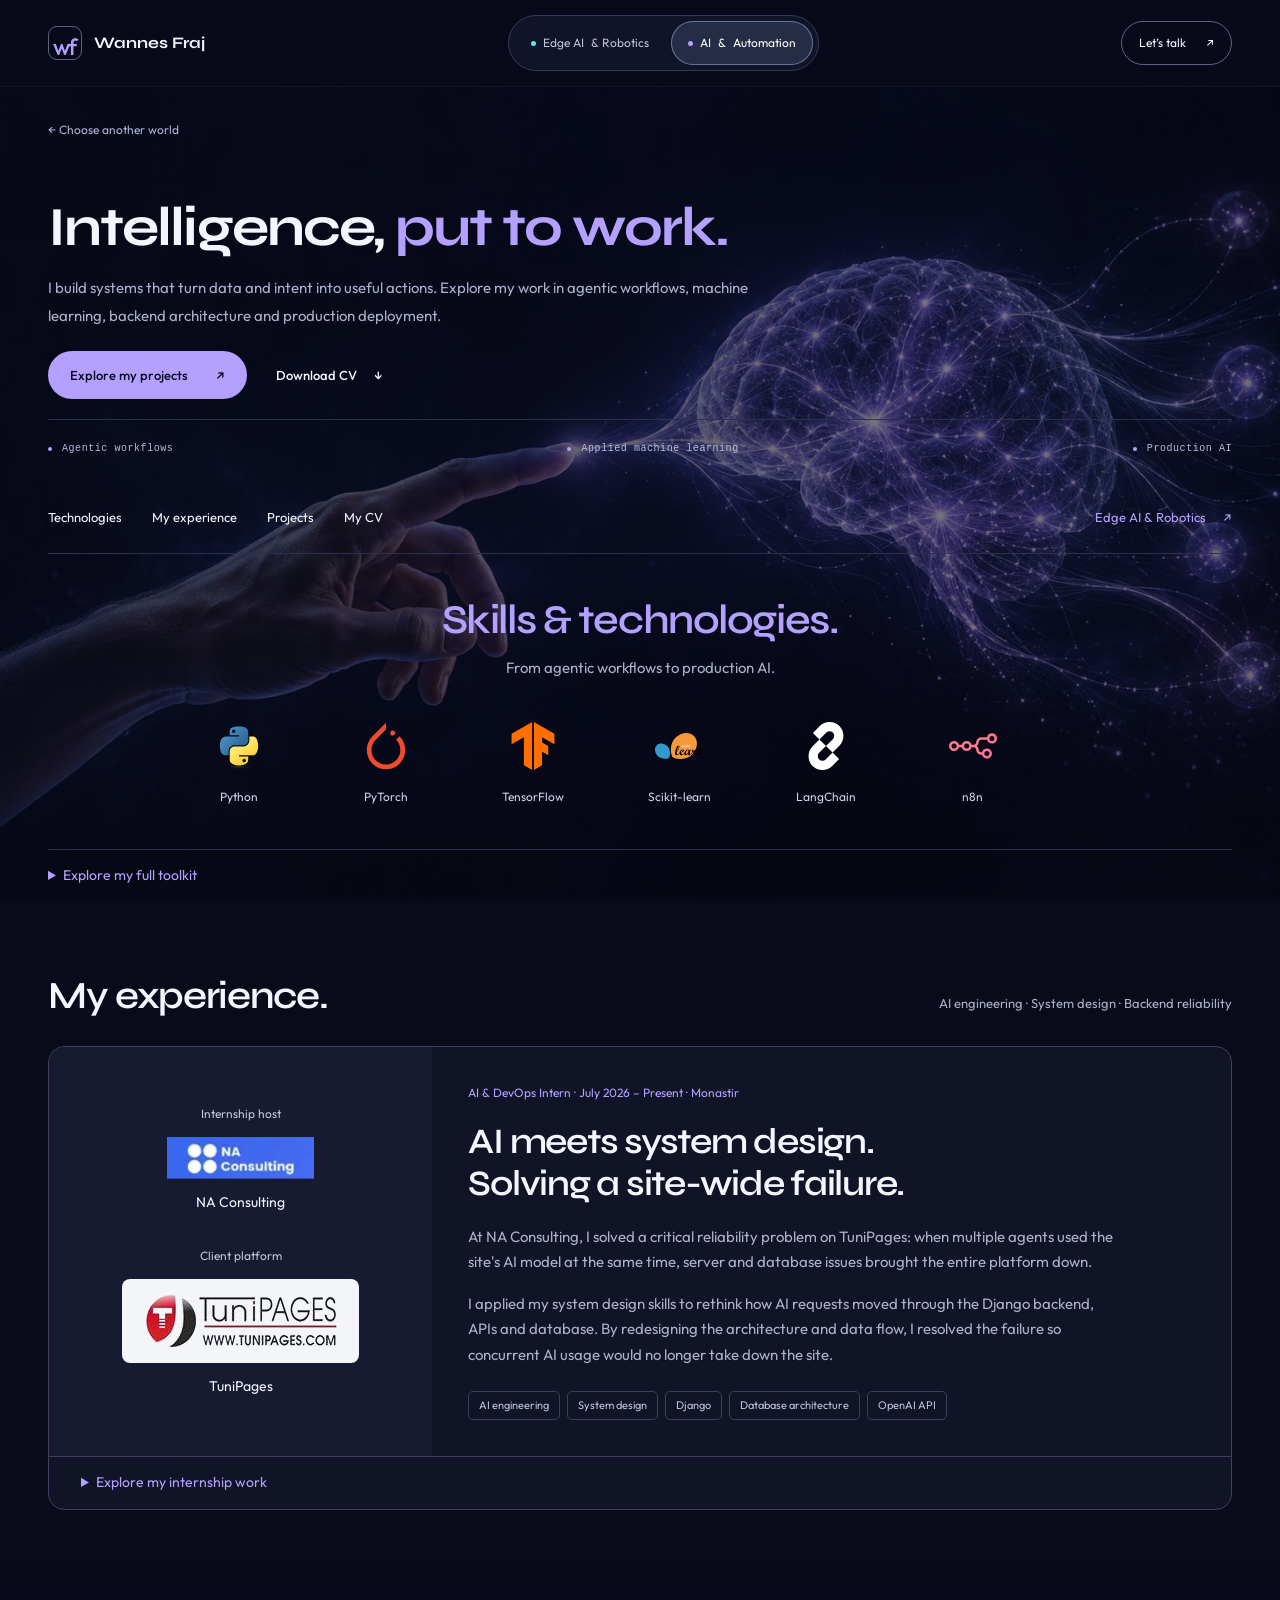
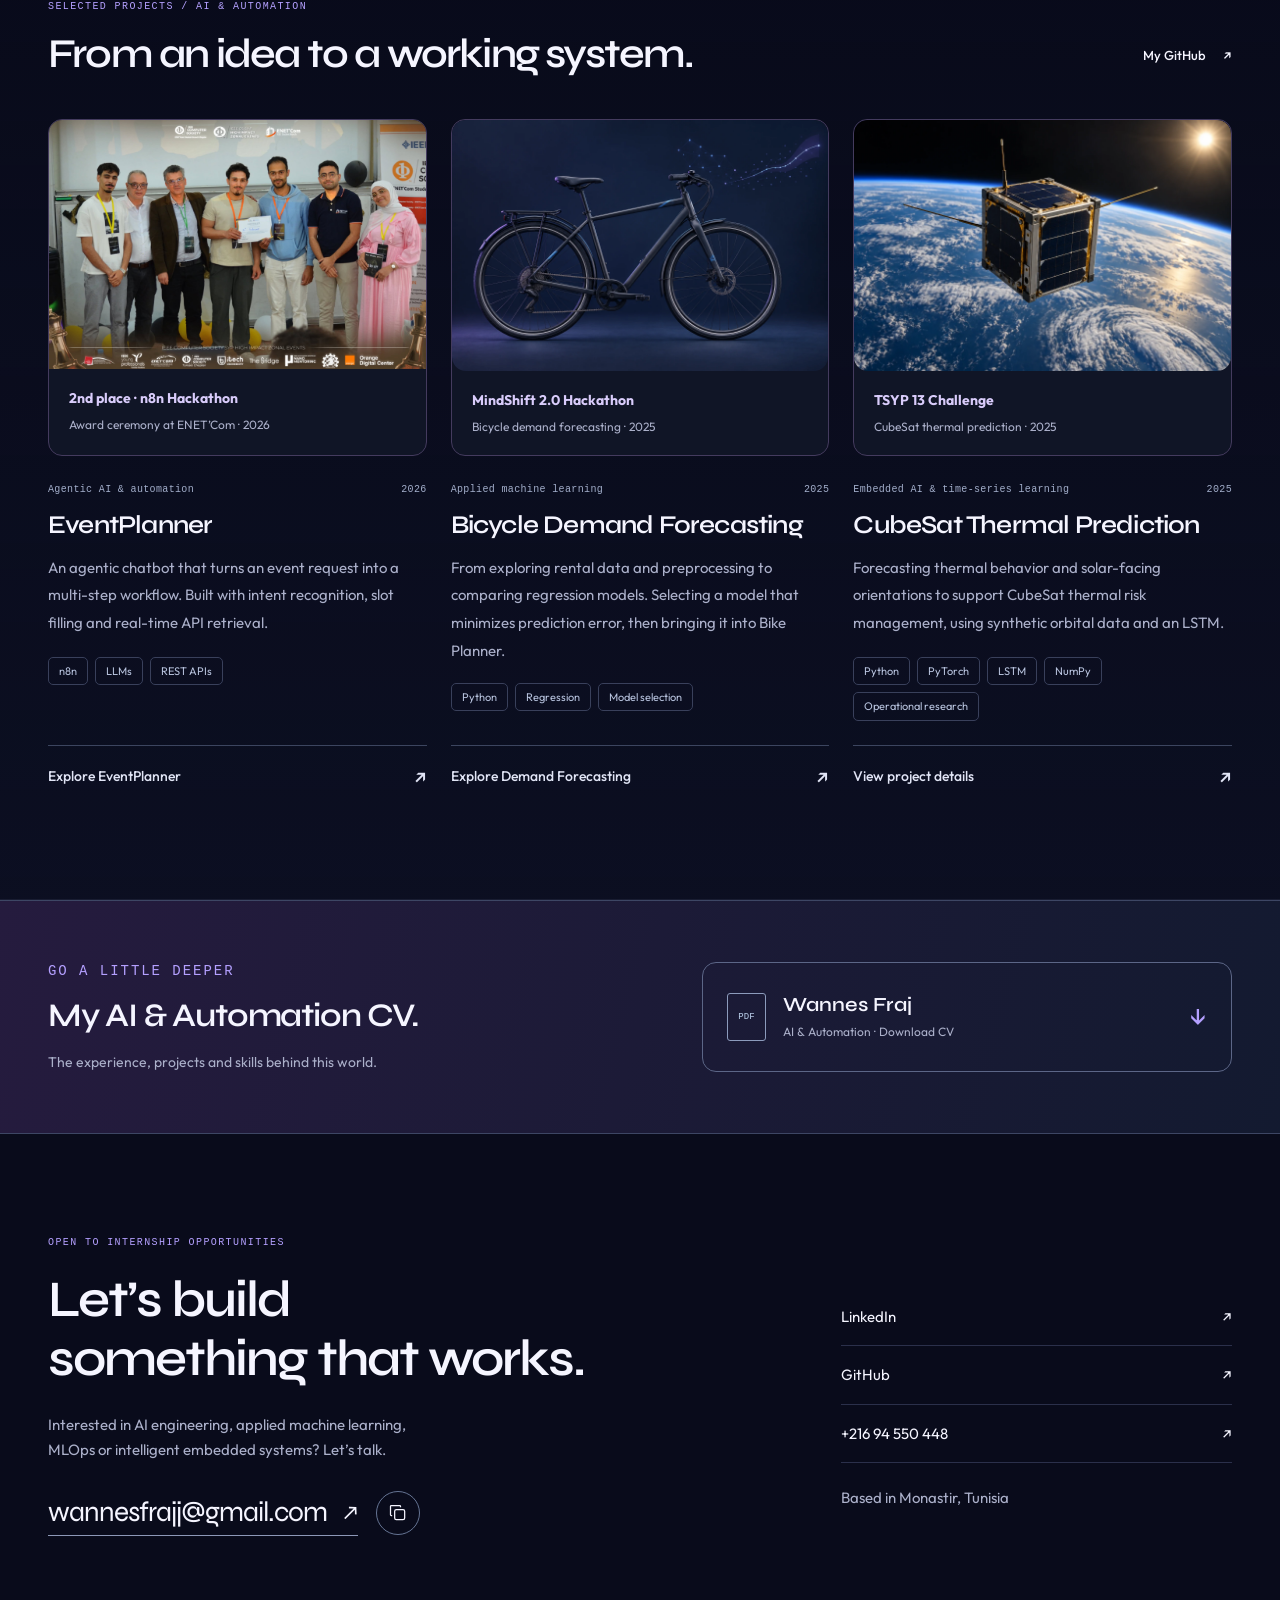
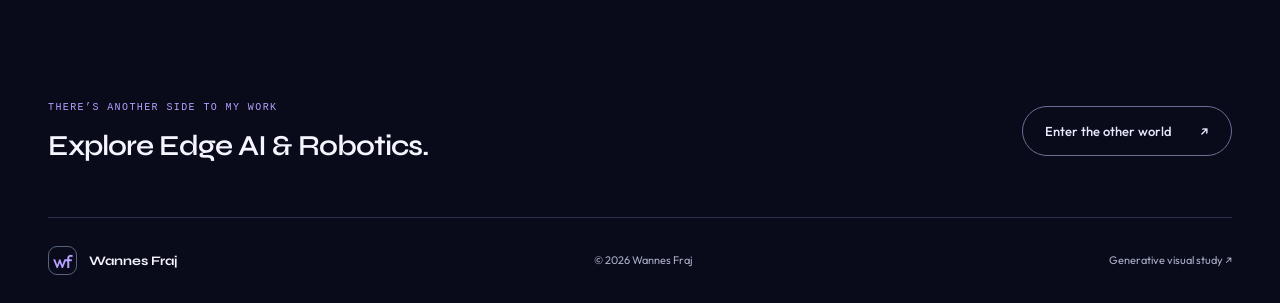
==== ai-automation.html @ 36e42c7e "Update portfolio pages, visuals, and project case studies" ====
<!doctype html>
<html lang="en">
  <head>
    <meta charset="utf-8" />
    <meta name="viewport" content="width=device-width, initial-scale=1" />
    <meta name="theme-color" content="#090b1b" />
    <meta
      name="description"
      content="I build systems that turn data and intent into useful actions. Explore my work in agentic workflows, machine learning, backend architecture and production deployment."
    />
    <title>Wannes Fraj — AI & Automation</title>
    <link rel="icon" href="assets/favicon.svg" type="image/svg+xml" />
    <link rel="preconnect" href="https://fonts.googleapis.com" />
    <link rel="preconnect" href="https://fonts.gstatic.com" crossorigin />
    <link
      href="https://fonts.googleapis.com/css2?family=Outfit:wght@400;500;600&family=Syne:wght@400;500;600;700;800&display=swap"
      rel="stylesheet"
    />
    <link rel="stylesheet" href="style.css" />
    <link rel="stylesheet" href="automation.css" />
    <link rel="stylesheet" href="background-motion.css" />
    <script src="background-motion.js" defer></script>
    <script src="script.js" defer></script>
    <script src="automation.js" defer></script>
  </head>
  <body class="world-automation with-wallpaper">
    <div class="page-wallpaper" aria-hidden="true" data-entry-motion="neural">
      <img src="assets/ai-human-neural.webp" alt="" width="1536" height="1024" fetchpriority="high" />
    </div>
    <a class="skip-link" href="#main">Skip to content</a>
    <header class="site-header">
      <nav class="container nav" aria-label="Main navigation">
        <a
          class="wordmark"
          href="index.html"
          aria-label="Wannes Fraj — choose a world"
          ><span class="monogram" aria-hidden="true">wf</span
          ><span>Wannes Fraj</span></a
        >
        <div class="world-tabs" role="group" aria-label="Portfolio worlds">
          <a href="edge-ai.html"
            ><span class="tab-dot edge-dot" aria-hidden="true"></span>Edge AI
            <span class="tab-extra">&amp; Robotics</span></a
          ><a href="ai-automation.html" aria-current="page"
            ><span class="tab-dot ai-dot" aria-hidden="true"></span>AI
            <span class="tab-extra">&amp;</span> Automation</a
          >
        </div>
        <a class="nav-contact" href="#contact"
          >Let’s talk <span aria-hidden="true">↗</span></a
        >
      </nav>
    </header>
    <main id="main">
      <section class="world-hero container automation-intro" aria-labelledby="world-title">
        <div class="world-hero-copy">
          <a class="back-link" href="index.html">← Choose another world</a>
          <h1 id="world-title">Intelligence,<br /><span>put to work.</span></h1>
          <p class="world-description">
            I build systems that turn data and intent into useful actions.
            Explore my work in agentic workflows, machine learning, backend
            architecture and production deployment.
          </p>
          <div class="actions">
            <a class="button primary" href="#projects"
              >Explore my projects <span aria-hidden="true">↗</span></a
            ><a
              class="text-link"
              href="cv%20IA.pdf"
              download="Wannes-Fraj-AI-MLOps-CV.pdf"
              >Download CV <span aria-hidden="true">↓</span></a
            >
          </div>
        </div>
        <div class="world-focus">
          <span>Agentic workflows</span><span>Applied machine learning</span
          ><span>Production AI</span>
        </div>
      </section>
      <nav class="world-subnav container" aria-label="In this world">
        <a href="#skills">Technologies</a><a href="#experience">My experience</a
        ><a href="#projects">Projects</a><a href="#cv">My CV</a
        ><a href="edge-ai.html" class="other-world"
          >Edge AI & Robotics <span aria-hidden="true">↗</span></a
        >
      </nav>
      <section class="ai-stack container" id="skills" aria-labelledby="skills-title">
        <div class="ai-stack-heading">
          <h2 id="skills-title">Skills &amp; technologies.</h2>
          <p>From agentic workflows to production AI.</p>
        </div>
        <div class="ai-technology-rail" id="ai-technologies" role="region" aria-label="AI technologies, drag or use arrow keys to explore; press Space to pause or resume scrolling" tabindex="0">
          <ul class="ai-technology-list">
            <li><span class="ai-tech-icon icon-python"><img src="assets/tech/python.svg" alt="" width="48" height="48" loading="lazy" /></span><span>Python</span></li>
            <li><span class="ai-tech-icon icon-pytorch"><img src="assets/tech/pytorch.svg" alt="" width="48" height="48" loading="lazy" /></span><span>PyTorch</span></li>
            <li><span class="ai-tech-icon icon-tensorflow"><img src="assets/tech/tensorflow.svg" alt="" width="48" height="48" loading="lazy" /></span><span>TensorFlow</span></li>
            <li><span class="ai-tech-icon icon-scikitlearn"><img src="assets/tech/scikitlearn.svg" alt="" width="48" height="48" loading="lazy" /></span><span>Scikit-learn</span></li>
            <li><span class="ai-tech-icon icon-langchain"><img src="assets/tech/langchain.svg" alt="" width="48" height="48" loading="lazy" /></span><span>LangChain</span></li>
            <li><span class="ai-tech-icon icon-n8n"><img src="assets/tech/n8n.svg" alt="" width="48" height="48" loading="lazy" /></span><span>n8n</span></li>
            <li><span class="ai-tech-icon icon-ollama"><img src="assets/tech/ollama.svg" alt="" width="48" height="48" loading="lazy" /></span><span>Ollama</span></li>
            <li><span class="ai-tech-icon icon-django"><img src="assets/tech/django.svg" alt="" width="48" height="48" loading="lazy" /></span><span>Django</span></li>
            <li><span class="ai-tech-icon icon-fastapi"><img src="assets/tech/fastapi.svg" alt="" width="48" height="48" loading="lazy" /></span><span>FastAPI</span></li>
            <li><span class="ai-tech-icon icon-docker"><img src="assets/tech/docker.svg" alt="" width="48" height="48" loading="lazy" /></span><span>Docker</span></li>
            <li><span class="ai-tech-icon icon-kubernetes"><img src="assets/tech/kubernetes.svg" alt="" width="48" height="48" loading="lazy" /></span><span>Kubernetes</span></li>
            <li><span class="ai-tech-icon icon-gitlab"><img src="assets/tech/gitlab.svg" alt="" width="48" height="48" loading="lazy" /></span><span>GitLab CI/CD</span></li>
            <li><span class="ai-tech-icon icon-linux"><img src="assets/tech/linux.svg" alt="" width="48" height="48" loading="lazy" /></span><span>Linux</span></li>
            <li><span class="ai-tech-icon icon-apachekafka"><img src="assets/tech/apachekafka.svg" alt="" width="48" height="48" loading="lazy" /></span><span>Apache Kafka</span></li>
            <li><span class="ai-tech-icon icon-numpy"><img src="assets/tech/numpy.svg" alt="" width="48" height="48" loading="lazy" /></span><span>NumPy</span></li>
            <li><span class="ai-tech-icon icon-pandas"><img src="assets/tech/pandas.svg" alt="" width="48" height="48" loading="lazy" /></span><span>Pandas</span></li>
            <li><span class="ai-tech-icon icon-git"><img src="assets/tech/git.svg" alt="" width="48" height="48" loading="lazy" /></span><span>Git</span></li>
            <li><span class="ai-tech-icon icon-jupyter"><img src="assets/tech/jupyter.svg" alt="" width="48" height="48" loading="lazy" /></span><span>Jupyter</span></li>
          </ul>
        </div>
        <details class="ai-toolkit-details">
          <summary>Explore my full toolkit</summary>
          <div class="ai-toolkit-groups">
            <div><h3>LLMs &amp; agents</h3><p>LangChain · RAG · Ollama · n8n · vLLM</p></div>
            <div><h3>AI &amp; machine learning</h3><p>PyTorch · TensorFlow · Scikit-learn · Deep Learning · Computer Vision · NLP · XGBoost</p></div>
            <div><h3>Backend &amp; MLOps</h3><p>Django · FastAPI · Docker · Kubernetes · GitLab CI/CD · Git · Linux · Apache Kafka</p></div>
            <div><h3>Data &amp; tools</h3><p>NumPy · Pandas · Matplotlib · Jupyter · Feature Engineering</p></div>
            <div><h3>Languages</h3><p>Python · C · Java · JavaScript · MATLAB</p></div>
          </div>
        </details>
      </section>
      <section class="ai-internship container" id="experience" aria-labelledby="experience-title">
        <div class="ai-internship-heading">
          <h2 id="experience-title">My experience.</h2>
          <p>AI engineering · System design · Backend reliability</p>
        </div>
        <article class="ai-internship-feature" aria-labelledby="internship-title">
          <div class="internship-organizations">
            <div class="organization">
              <span>Internship host</span>
              <img class="na-logo" src="assets/automation/na-consulting-logo.png" alt="NA Consulting" width="147" height="42" loading="lazy" />
              <p>NA Consulting</p>
            </div>
            <div class="organization">
              <span>Client platform</span>
              <div class="tunipages-mark"><img class="tunipages-logo" src="assets/automation/tunipages-logo.png" alt="TuniPages" width="474" height="266" loading="lazy" /></div>
              <p>TuniPages</p>
            </div>
          </div>
          <div class="ai-internship-copy">
            <p class="internship-role">AI &amp; DevOps Intern · July 2026 – Present · Monastir</p>
            <h3 id="internship-title">AI meets system design.<br />Solving a site-wide failure.</h3>
            <p>At NA Consulting, I solved a critical reliability problem on TuniPages: when multiple agents used the site's AI model at the same time, server and database issues brought the entire platform down.</p>
            <p>I applied my system design skills to rethink how AI requests moved through the Django backend, APIs and database. By redesigning the architecture and data flow, I resolved the failure so concurrent AI usage would no longer take down the site.</p>
            <div class="tags"><span>AI engineering</span><span>System design</span><span>Django</span><span>Database architecture</span><span>OpenAI API</span></div>
          </div>
          <details class="ai-internship-details">
            <summary>Explore my internship work</summary>
            <div class="internship-work-grid">
              <div><h4>A platform-wide outage</h4><p>Simultaneous access to the AI model by multiple agents triggered server and database failures, making the whole site unavailable.</p></div>
              <div><h4>System design in practice</h4><p>Reworked the Django backend architecture, API layer and database interactions to resolve the failure caused by concurrent AI requests.</p></div>
              <div><h4>From AI to production</h4><p>Repaired the OpenAI integration and carried the architecture changes through containerization and deployment with Docker, Kubernetes and GitLab CI/CD.</p></div>
            </div>
          </details>
        </article>
      </section>
      <section
        class="projects-section"
        id="projects"
        aria-labelledby="projects-title"
      >
        <div class="container section">
          <div class="section-heading">
            <div>
              <p class="eyebrow">SELECTED PROJECTS / AI & Automation</p>
              <h2 id="projects-title">From an idea to a working system.</h2>
            </div>
            <a
              class="text-link"
              href="https://github.com/wannes243"
              target="_blank"
              rel="noopener noreferrer"
              >My GitHub <span aria-hidden="true">↗</span></a
            >
          </div>
          <div class="project-grid">
            <article class="project" id="proj-eventplanner">
              <figure class="hackathon-evidence">
                <div class="hackathon-photos">
                  <a href="project-eventplanner.html" aria-label="Explore EventPlanner, n8n hackathon project">
                    <img src="assets/automation/n8n-award.jpg" alt="Group photo at the n8n hackathon certificate presentation" width="1933" height="1280" loading="lazy" />
                  </a>
                </div>
                <figcaption><strong>2nd place · n8n Hackathon</strong><span>Award ceremony at ENET’Com · 2026</span></figcaption>
              </figure>
              <div class="project-info">
                <div class="project-type">
                  <span>Agentic AI &amp; automation</span><span>2026</span>
                </div>
                <h3>EventPlanner</h3>
                <p>
                  An agentic chatbot that turns an event request into a
                  multi-step workflow. Built with intent recognition, slot
                  filling and real-time API retrieval.
                </p>
                <div class="tags">
                  <span>n8n</span><span>LLMs</span><span>REST APIs</span>
                </div>
                <a
                  class="project-link"
                  href="project-eventplanner.html"
                  >Explore EventPlanner <span aria-hidden="true">↗</span></a
                >
              </div>
            </article>
            <article class="project" id="proj-bikeshare">
              <figure class="hackathon-evidence">
                <a class="forecast-cover" href="project-bicycle-demand.html" aria-label="Explore Bicycle Demand Forecasting">
                  <img src="assets/automation/bicycle-demand-cover.webp" alt="A city bicycle with a subtle AI network and demand forecast curve, an AI-generated project illustration" width="1536" height="1024" loading="lazy" decoding="async" />
                </a>
                <figcaption><strong>MindShift 2.0 Hackathon</strong><span>Bicycle demand forecasting · 2025</span></figcaption>
              </figure>
              <div class="project-info">
                <div class="project-type">
                  <span>Applied machine learning</span><span>2025</span>
                </div>
                <h3>Bicycle Demand Forecasting</h3>
                <p>
                  From exploring rental data and preprocessing to comparing
                  regression models. Selecting a model that minimizes prediction
                  error, then bringing it into Bike Planner.
                </p>
                <div class="tags">
                  <span>Python</span><span>Regression</span><span>Model selection</span>
                </div>
                <a
                  class="project-link"
                  href="project-bicycle-demand.html"
                  >Explore Demand Forecasting
                  <span aria-hidden="true">↗</span></a
                >
              </div>
            </article>
            <article class="project" id="proj-cubesat">
              <figure class="hackathon-evidence">
                <a class="forecast-cover" href="project-cubesat-ai.html" aria-label="Explore CubeSat Thermal Prediction">
                  <img src="assets/cubesat-orbit.webp" alt="CubeSat orbiting Earth, illuminated by the Sun — conceptual illustration" width="1536" height="1024" loading="lazy" decoding="async" />
                </a>
                <figcaption><strong>TSYP 13 Challenge</strong><span>CubeSat thermal prediction · 2025</span></figcaption>
              </figure>
              <div class="project-info">
                <div class="project-type"><span>Embedded AI &amp; time-series learning</span><span>2025</span></div>
                <h3>CubeSat Thermal Prediction</h3>
                <p>Forecasting thermal behavior and solar-facing orientations to support CubeSat thermal risk management, using synthetic orbital data and an LSTM.</p>
                <div class="tags"><span>Python</span><span>PyTorch</span><span>LSTM</span><span>NumPy</span><span>Operational research</span></div>
                <a class="project-link" href="project-cubesat-ai.html">View project details <span aria-hidden="true">↗</span></a>
              </div>
            </article>
          </div>
        </div>
      </section>
      <section class="cv-section" id="cv" aria-labelledby="cv-title">
        <div class="container cv-layout">
          <div>
            <p class="eyebrow">GO A LITTLE DEEPER</p>
            <h2 id="cv-title">My AI & Automation CV.</h2>
            <p>The experience, projects and skills behind this world.</p>
          </div>
          <a
            class="cv-download"
            href="cv%20IA.pdf"
            download="Wannes-Fraj-AI-MLOps-CV.pdf"
            ><span class="cv-file" aria-hidden="true">PDF</span>
            <div>
              <h3>Wannes Fraj</h3>
              <p>AI & Automation · Download CV</p>
            </div>
            <span class="download-arrow" aria-hidden="true">↓</span></a
          >
        </div>
      </section>
      <section
        aria-labelledby="contact-title"
        class="section container contact-section"
        id="contact"
      >
        <div>
          <p class="eyebrow">Open to internship opportunities</p>
          <h2 id="contact-title">Let’s build<br />something that works.</h2>
          <p>
            Interested in AI engineering, applied machine learning,<br
              class="desktop-break"
            />
            MLOps or intelligent embedded systems? Let’s talk.
          </p>
          <div class="email-row">
            <a class="email-link" href="mailto:wannesfrajj@gmail.com"
              >wannesfrajj@gmail.com <span aria-hidden="true">↗</span></a
            ><button
              aria-label="Copy email address"
              class="copy-email"
              hidden=""
              type="button"
            >
              <svg
                aria-hidden="true"
                fill="none"
                height="20"
                viewbox="0 0 24 24"
                width="20"
              >
                <rect
                  height="12"
                  rx="2"
                  stroke="currentColor"
                  stroke-width="1.5"
                  width="12"
                  x="8"
                  y="8"
                ></rect>
                <path
                  d="M15 5V4a1 1 0 0 0-1-1H4a1 1 0 0 0-1 1v10a1 1 0 0 0 1 1h1"
                  stroke="currentColor"
                  stroke-width="1.5"
                ></path>
              </svg>
            </button>
          </div>
          <p aria-live="polite" class="copy-status" role="status"></p>
        </div>
        <div class="contact-links">
          <a
            href="https://www.linkedin.com/in/wannes-fraj-214820387/"
            rel="noopener noreferrer"
            target="_blank"
            >LinkedIn <span aria-hidden="true">↗</span></a
          ><a
            href="https://github.com/wannes243"
            rel="noopener noreferrer"
            target="_blank"
            >GitHub <span aria-hidden="true">↗</span></a
          ><a href="tel:+21694550448"
            >+216 94 550 448 <span aria-hidden="true">↗</span></a
          >
          <p>Based in Monastir, Tunisia</p>
        </div>
      </section>
      <aside class="container world-bridge">
        <div>
          <p class="eyebrow">THERE’S ANOTHER SIDE TO MY WORK</p>
          <h2>Explore Edge AI & Robotics.</h2>
        </div>
        <a class="button secondary" href="edge-ai.html"
          >Enter the other world <span aria-hidden="true">↗</span></a
        >
      </aside>
    </main>
    <footer class="container footer">
      <a class="wordmark" href="index.html"
        ><span class="monogram" aria-hidden="true">wf</span
        ><span>Wannes Fraj</span></a
      >
      <p>© <span id="year">2026</span> Wannes Fraj</p>
      <a href="art/thermal-study.html"
        >Generative visual study <span aria-hidden="true">↗</span></a
      >
    </footer>
  </body>
</html>
---- style.css ----
﻿:root {
  --cloud: #090b1b;
  --ice: #11162c;
  --ink: #f5f5ff;
  --slate: #abb0ca;
  --blue: #62e3ed;
  --line: #2b304b;
  --white: #fff;
  --accent: #62e3ed;
  --accent-rgb: 98, 227, 237;
  --display: "Syne", sans-serif;
  --body: "Outfit", sans-serif;
  --mono: ui-monospace, SFMono-Regular, Consolas, monospace;
  color-scheme: dark;
}
.world-automation {
  --accent: #b4a0ff;
  --accent-rgb: 180, 160, 255;
  --blue: #b4a0ff;
}
*,
*::before,
*::after {
  box-sizing: border-box;
}
html {
  scroll-behavior: smooth;
  scroll-padding-top: 112px;
}
body {
  margin: 0;
  background: var(--cloud);
  color: var(--ink);
  font: 400 16px/1.7 var(--body);
  -webkit-font-smoothing: antialiased;
}
h1,
h2,
h3,
h4,
p,
figure {
  margin: 0;
}
h1,
h2,
h3,
h4 {
  font-family: var(--display);
  font-weight: 600;
  line-height: 1.15;
}
h2 {
  font-size: clamp(30px, 3.2vw, 45px);
  letter-spacing: -1.8px;
}
a {
  color: inherit;
  text-decoration: none;
}
button,
input {
  font: inherit;
}
button,
summary {
  cursor: pointer;
}
button {
  color: inherit;
}
img {
  display: block;
  max-width: 100%;
  height: auto;
}
a,
button,
summary {
  -webkit-tap-highlight-color: transparent;
}
a:focus-visible,
button:focus-visible,
summary:focus-visible,
input:focus-visible {
  outline: 2px solid var(--accent);
  outline-offset: 6px;
}
::selection {
  color: #090b1b;
  background: var(--accent);
}
[hidden] {
  display: none !important;
}
.container {
  width: min(1200px, calc(100% - 96px));
  margin-inline: auto;
}
.section {
  padding-block: 100px;
}
p {
  color: var(--slate);
}
.eyebrow {
  display: flex;
  align-items: center;
  gap: 9px;
  color: var(--accent);
  font: 500 10px/1.8 var(--mono);
  letter-spacing: 0.14em;
  text-transform: uppercase;
}
.mono,
.credential-label,
.art-top,
.project-type,
.node-step {
  font-family: var(--mono);
  font-size: 10px;
  letter-spacing: 0.035em;
}
.sr-only {
  position: absolute;
  width: 1px;
  height: 1px;
  padding: 0;
  margin: -1px;
  overflow: hidden;
  clip: rect(0, 0, 0, 0);
  white-space: nowrap;
  border: 0;
}
.skip-link {
  position: fixed;
  left: 20px;
  top: -100px;
  background: var(--accent);
  color: #090b1b;
  padding: 12px 24px;
  z-index: 200;
}
.skip-link:focus {
  top: 12px;
}
.site-header {
  position: sticky;
  top: 0;
  z-index: 20;
  background: #090b1bea;
  border-bottom: 1px solid #ffffff0d;
  backdrop-filter: blur(18px);
}
.nav {
  min-height: 86px;
  display: flex;
  align-items: center;
  justify-content: space-between;
  gap: 24px;
}
.wordmark {
  display: inline-flex;
  align-items: center;
  gap: 12px;
  font-family: var(--display);
  font-size: 16px;
  font-weight: 700;
  white-space: nowrap;
}
.monogram {
  display: grid;
  place-items: center;
  width: 34px;
  height: 34px;
  color: var(--accent);
  border: 1px solid #59637c;
  border-radius: 9px;
  font-family: var(--body);
  font-size: 23px;
  font-weight: 500;
  letter-spacing: -2px;
  padding-right: 2px;
}
.world-tabs {
  display: flex;
  align-items: center;
  gap: 5px;
  padding: 5px;
  border: 1px solid #353a54;
  border-radius: 30px;
  background: #101429;
}
.world-tabs > a {
  display: flex;
  align-items: center;
  justify-content: center;
  gap: 7px;
  font-size: 12px;
  padding: 9px 17px;
  border-radius: 23px;
  min-height: 44px;
  color: #bec2d8;
  transition:
    background 0.2s,
    color 0.2s;
}
.world-tabs > a:hover {
  background: #1e2440;
  color: white;
}
.world-tabs > a[aria-current="page"] {
  background: #252c46;
  color: #fff;
  box-shadow: inset 0 0 0 1px #697391;
}
.tab-dot {
  width: 5px;
  height: 5px;
  border-radius: 50%;
  flex: none;
}
.edge-dot {
  background: #62e3ed;
}
.ai-dot {
  background: #b4a0ff;
}
.nav-contact {
  display: flex;
  align-items: center;
  gap: 20px;
  padding: 10px 17px;
  border: 1px solid #5b657f;
  border-radius: 26px;
  font-size: 12px;
  min-height: 44px;
}
.nav-contact:hover {
  border-color: var(--accent);
  color: var(--accent);
}
.gateway-hero {
  position: relative;
  overflow: hidden;
  background:
    radial-gradient(ellipse at 10% 20%, #23317739, transparent 55%),
    radial-gradient(ellipse at 90% 40%, #4a258742, transparent 53%);
}
.gateway-inner {
  position: relative;
  z-index: 1;
  padding-top: 49px;
}
.star-field {
  position: absolute;
  inset: 0;
  width: 100%;
  height: 100%;
  pointer-events: none;
  opacity: 0.6;
}
.gateway-intro {
  text-align: center;
}
.gateway-intro .eyebrow {
  justify-content: center;
  color: #a0a9cd;
  letter-spacing: 0.21em;
}
.gateway-intro #gateway-title {
  font-size: clamp(48px, 5.5vw, 78px);
  font-weight: 700;
  letter-spacing: -4px;
  margin-top: 14px;
  line-height: 1.05;
}
.gateway-intro #gateway-title span {
  display: inline-block;
  margin-left: 0.21em;
  background: linear-gradient(110deg, #6ce9ef 10%, #a7affb 65%, #c8a3ef);
  background-clip: text;
  -webkit-background-clip: text;
  color: transparent;
}
.gateway-intro > p:last-child {
  margin-top: 21px;
  font-size: 16px;
  line-height: 1.7;
  color: #b7bed8;
}
.world-portals {
  display: grid;
  grid-template-columns: 1fr 1fr;
  gap: 24px;
  margin-top: 37px;
}
.portal {
  --portal-accent: #62e3ed;
  --portal-rgb: 98, 227, 237;
  position: relative;
  border: 1px solid #354760;
  border-radius: 18px;
  overflow: hidden;
  display: block;
  background: linear-gradient(155deg, #102031b0, #0d142b);
  transition:
    border-color 0.3s,
    box-shadow 0.3s,
    transform 0.3s;
}
.portal-ai {
  --portal-accent: #bba5ff;
  --portal-rgb: 187, 165, 255;
  border-color: #443860;
  background: linear-gradient(155deg, #1c1635b0, #111329);
}
.portal:hover {
  transform: translateY(-5px);
  border-color: var(--portal-accent);
  box-shadow: 0 14px 65px rgba(var(--portal-rgb), 0.09);
}
.portal:focus-visible {
  outline-color: var(--portal-accent);
  outline-offset: 5px;
}
.portal-art {
  height: 252px;
  position: relative;
  overflow: hidden;
  background: #0a1024;
}
.portal-image {
  position: absolute;
  inset: -7px;
  background-image: url("assets/two-worlds.webp");
  background-size: 200% auto;
  background-position: left center;
  transition: transform 0.7s cubic-bezier(0.2, 0.7, 0.2, 1);
  mask-image: linear-gradient(#000 65%, transparent 100%);
}
.portal-ai .portal-image {
  background-position: right center;
}
.portal:hover .portal-image {
  transform: scale(1.055);
}
.portal-coordinate {
  position: absolute;
  top: 20px;
  left: 25px;
  font: 9px var(--mono);
  letter-spacing: 0.15em;
  color: #c1c8e2;
}
.portal-content {
  position: relative;
  padding: 0 30px 24px;
}
.portal-content .eyebrow {
  color: var(--portal-accent);
  font-size: 9px;
  margin-bottom: 10px;
}
.portal-content h2 {
  font-size: 31px;
  letter-spacing: -1.3px;
  font-weight: 600;
}
.portal-content h2 > span {
  color: #c3c7df;
}
.portal-content > p:not(.eyebrow) {
  font-size: 14px;
  margin-top: 14px;
  color: #b2bad3;
  line-height: 1.7;
}
.portal-entry {
  display: flex;
  align-items: center;
  justify-content: space-between;
  margin-top: 24px;
  padding-top: 17px;
  border-top: 1px solid #ffffff21;
  font-size: 13px;
  color: var(--portal-accent);
  font-weight: 500;
}
.portal-arrow {
  width: 32px;
  height: 32px;
  display: grid;
  place-items: center;
  border: 1px solid rgba(var(--portal-rgb), 0.45);
  border-radius: 50%;
  font-size: 18px;
  transition:
    background 0.2s,
    color 0.2s;
}
.portal:hover .portal-arrow {
  color: #090b1b;
  background: var(--portal-accent);
}
.gateway-foot {
  display: flex;
  justify-content: space-between;
  align-items: center;
  gap: 20px;
  padding: 30px 0 32px;
  color: #9da8c4;
  font: 10px var(--mono);
}
.gateway-foot a {
  padding: 10px;
  color: #d4d8ec;
  display: flex;
  gap: 20px;
  align-items: center;
}
.gateway-foot a:hover {
  color: var(--accent);
}
.world-hero {
  display: grid;
  grid-template-columns: 1.15fr 1fr;
  position: relative;
  gap: 30px 22px;
  padding-top: 48px;
  padding-bottom: 26px;
}
.world-hero-copy {
  position: relative;
  z-index: 1;
  padding-bottom: 25px;
}
.back-link {
  display: inline-block;
  color: #abb5d3;
  font-size: 12px;
  margin-bottom: 34px;
  min-height: 32px;
}
.back-link:hover {
  color: var(--accent);
}
.world-hero h1 {
  font-size: clamp(50px, 5.1vw, 73px);
  letter-spacing: -3.6px;
  font-weight: 700;
  line-height: 1.08;
  margin: 19px 0 24px;
}
.world-hero h1 span {
  color: var(--accent);
}
.world-description {
  max-width: 535px;
  font-size: 16px;
  line-height: 1.85;
}
.actions {
  display: flex;
  align-items: center;
  gap: 29px;
  margin-top: 30px;
  flex-wrap: wrap;
}
.button {
  display: inline-flex;
  align-items: center;
  justify-content: space-between;
  gap: 28px;
  padding: 13px 22px;
  border-radius: 30px;
  font-weight: 500;
  font-size: 13px;
  min-height: 48px;
  transition:
    background 0.2s,
    box-shadow 0.2s;
}
.primary {
  background: var(--accent);
  color: #080d20;
}
.primary:hover {
  box-shadow: 0 0 28px rgba(var(--accent-rgb), 0.24);
  background: #e2fbff;
}
.secondary {
  border: 1px solid #6a7194;
  color: #e7eaff;
}
.secondary:hover {
  border-color: var(--accent);
  color: var(--accent);
}
.text-link {
  display: inline-flex;
  align-items: center;
  gap: 17px;
  min-height: 44px;
  font-size: 13px;
  font-weight: 500;
}
.text-link:hover {
  color: var(--accent);
}
.world-hero-art {
  position: relative;
  min-width: 0;
  min-height: 440px;
  align-self: center;
}
.world-sculpture {
  position: absolute;
  inset: 0 -25px;
  background-image: url("assets/two-worlds.webp");
  background-size: 200% auto;
  background-position: left center;
  background-repeat: no-repeat;
  mask-image: radial-gradient(
    ellipse 62% 51% at center,
    #000 45%,
    transparent 100%
  );
  animation: arrive 1.2s ease-out both;
}
.automation-hero-art .world-sculpture {
  background-position: right center;
}
.art-orbit-label {
  position: absolute;
  left: 0;
  right: 0;
  bottom: 16px;
  text-align: center;
  font: 9px var(--mono);
  color: #9faaca;
  letter-spacing: 0.06em;
}
.world-focus {
  grid-column: 1/-1;
  display: flex;
  justify-content: space-between;
  border-top: 1px solid var(--line);
  padding-top: 23px;
  font: 10px var(--mono);
  letter-spacing: 0.055em;
  color: #b2bfda;
  gap: 20px;
}
.world-focus > span {
  display: flex;
  align-items: center;
  gap: 10px;
}
.world-focus > span::before {
  content: "";
  width: 4px;
  height: 4px;
  border-radius: 50%;
  background: var(--accent);
}
.world-subnav {
  display: flex;
  align-items: center;
  gap: 30px;
  min-height: 72px;
  border-bottom: 1px solid var(--line);
  font-size: 13px;
}
.world-subnav a {
  display: flex;
  align-items: center;
  min-height: 44px;
}
.world-subnav a:hover {
  color: var(--accent);
}
.other-world {
  margin-left: auto;
  color: var(--accent);
  gap: 17px;
}
.section-heading {
  display: flex;
  justify-content: space-between;
  align-items: flex-end;
  gap: 35px;
  margin-bottom: 42px;
}
.section-heading h2 {
  margin-top: 14px;
  max-width: 800px;
}
.section-heading > p {
  font-size: 15px;
  line-height: 1.65;
}
.section-heading .text-link {
  white-space: nowrap;
}
.experience-row {
  display: grid;
  grid-template-columns: 0.72fr 1.5fr;
  gap: 60px;
  border-top: 1px solid var(--line);
  padding-block: 35px;
}
.experience-meta > .mono {
  font-size: 11px;
  margin-bottom: 15px;
}
.experience-meta h3 {
  font-size: 25px;
  letter-spacing: -0.8px;
  margin-bottom: 8px;
}
.experience-meta > p:not(.mono) {
  font-size: 14px;
}
.current-label {
  display: inline-block;
  font-size: 11px;
  color: var(--accent);
  margin-top: 14px;
  background: #272442;
  padding: 4px 11px;
  border-radius: 15px;
}
.experience-body h4 {
  font-size: 19px;
  margin-bottom: 12px;
}
.experience-body p {
  font-size: 16px;
  max-width: 620px;
}
.experience-body ul {
  color: var(--slate);
  padding-left: 18px;
  margin: 13px 0 20px;
  font-size: 14px;
  line-height: 1.9;
}
.experience-body li + li {
  margin-top: 6px;
}
.tags {
  display: flex;
  flex-wrap: wrap;
  gap: 7px;
}
.tags > span {
  padding: 4px 10px;
  border: 1px solid #39405b;
  border-radius: 5px;
  font-size: 11px;
  color: #b8c3de;
}
.pipeline,
.deployment-path {
  background: #11162b;
  border: 1px solid var(--line);
  border-radius: 14px;
  margin-top: 18px;
  padding: 27px;
}
.pipeline-heading {
  display: flex;
  justify-content: space-between;
  gap: 20px;
  align-items: center;
  margin-bottom: 24px;
}
.pipeline-heading > p:last-child {
  font-size: 13px;
}
.pipeline-nodes {
  display: grid;
  grid-template-columns: repeat(4, 1fr);
  gap: 12px;
  align-items: start;
}
.pipeline details {
  background: #0b1024;
  border: 1px solid #3b4867;
  border-radius: 7px;
  min-width: 0;
}
.pipeline summary {
  display: block;
  list-style: none;
  position: relative;
  padding: 16px 28px 18px 15px;
}
.pipeline summary::-webkit-details-marker,
.more-work summary::-webkit-details-marker {
  display: none;
}
.node-step {
  display: block;
  font-size: 9px;
  color: #a9b3ce;
  margin-bottom: 10px;
}
.pipeline summary strong {
  display: block;
  font-weight: 500;
  font-size: 14px;
}
.node-toggle {
  position: absolute;
  right: 13px;
  bottom: 17px;
  color: var(--accent);
}
details[open] .node-toggle {
  transform: rotate(45deg);
}
.pipeline details > p {
  padding: 0 15px 18px;
  font-size: 12px;
  line-height: 1.7;
}
.pipeline details[open] {
  border-color: var(--accent);
}
.deployment-path ol {
  list-style: none;
  display: grid;
  grid-template-columns: repeat(4, 1fr);
  padding: 0;
  margin: 22px 0 0;
  gap: 25px;
}
.deployment-path li {
  position: relative;
  border-top: 1px solid #5e567c;
  padding-top: 16px;
}
.deployment-path li::before {
  content: "";
  position: absolute;
  top: -4px;
  left: 0;
  width: 7px;
  height: 7px;
  border-radius: 50%;
  background: var(--accent);
}
.deployment-path strong {
  display: block;
  font: 500 17px var(--display);
}
.deployment-path li span {
  display: block;
  font-size: 12px;
  color: var(--slate);
  margin-top: 7px;
}
.projects-section {
  background: linear-gradient(180deg, #0d112400, #10152b6b);
  border-bottom: 1px solid #2b304b80;
}
.project-grid {
  display: grid;
  grid-template-columns: 1fr 1fr;
  gap: 52px 36px;
}
.project {
  min-width: 0;
}
.project-art {
  position: relative;
  aspect-ratio: 1.58;
  overflow: hidden;
  border-radius: 14px;
  display: flex;
  flex-direction: column;
  justify-content: center;
  border: 1px solid #38465f;
}
.art-top {
  position: absolute;
  top: 22px;
  left: 24px;
  right: 24px;
  display: flex;
  justify-content: space-between;
  align-items: center;
  gap: 10px;
  font-size: 9px;
  z-index: 1;
}
.event-art {
  background: radial-gradient(ellipse at center, #302455, #18152f);
  color: #e2dcff;
}
.award {
  color: #e6dcff;
  border: 1px solid #756297;
  border-radius: 15px;
  padding: 5px 10px;
  font-family: var(--body);
  font-size: 10px;
}
.workflow {
  display: flex;
  flex-direction: column;
  align-items: center;
  margin-top: 34px;
}
.workflow-input {
  padding: 11px 18px;
  border: 1px solid #77608f;
  background: #302346;
  border-radius: 8px;
  font-size: 13px;
  color: #ede0ff;
}
.workflow-line {
  width: 1px;
  height: 20px;
  background: #b19acb;
}
.workflow-agent {
  display: flex;
  align-items: center;
  gap: 10px;
  font-family: var(--display);
  font-size: 20px;
  padding: 10px 20px;
  background: #7454b7;
  color: #fff;
  border: 1px solid #bfa0ed;
  border-radius: 10px;
}
.workflow-output {
  display: flex;
  gap: 7px;
}
.workflow-output > span {
  border: 1px solid #7a668f;
  font-size: 10px;
  padding: 5px 8px;
  border-radius: 4px;
}
.shutter-art {
  background: radial-gradient(ellipse at center, #143548, #0c1c2c);
  color: #b8d7e7;
}
.shutter-scene {
  display: flex;
  align-items: center;
  justify-content: center;
  gap: 45px;
  margin-top: 28px;
}
.window-frame {
  position: relative;
  width: 125px;
  height: 175px;
  border: 7px solid #9bbcca;
  box-shadow:
    0 8px 35px #3de9ee16,
    inset 0 0 0 1px #8eafc0;
  background: linear-gradient(145deg, #1b5068, #112d44);
  overflow: hidden;
}
.window-cross {
  position: absolute;
  left: 50%;
  width: 4px;
  height: 100%;
  background: #9bbcca;
}
.shutter-slats {
  position: absolute;
  top: 0;
  height: 58%;
  width: 100%;
  background: repeating-linear-gradient(
    0deg,
    #bacfd7 0px,
    #bacfd7 8px,
    #7599a8 9px,
    #e6edf0 10px
  );
  z-index: 1;
  box-shadow: 0 3px 6px #273c4a22;
}
.shutter-control {
  display: flex;
  flex-direction: column;
  align-items: center;
  padding: 20px 14px;
  border: 1px solid #53788d;
  background: #142c40;
  border-radius: 14px;
  box-shadow: 0 10px 25px #001a3212;
}
.control-symbol {
  font-size: 32px;
  color: #62e3ed;
  line-height: 1.2;
}
.shutter-control strong {
  font-size: 12px;
  font-weight: 500;
  margin-top: 9px;
  color: #d9edf6;
}
.connection-path {
  display: flex;
  gap: 6px;
  margin-top: 14px;
}
.connection-path span {
  font: 9px var(--mono);
  border: 1px solid #6f94a8;
  padding: 4px 7px;
  border-radius: 3px;
}
.manual-label {
  font-size: 9px;
  color: #c1ccdf;
  margin-top: 13px;
}
.cubesat-art {
  background: #102941;
  color: #d6e4f5;
}
.cubesat-art > img {
  width: 100%;
  height: 100%;
  object-fit: cover;
}
.art-caption {
  position: absolute;
  bottom: 15px;
  left: 24px;
  font-size: 10px;
  color: #d6e4f5;
}
.forecast-art {
  background: radial-gradient(ellipse at center, #2e2346, #18182e);
  color: #d4cbe9;
}
.forecast-process {
  display: flex;
  align-items: center;
  justify-content: center;
  gap: 12px;
  margin-top: 30px;
  padding: 20px;
}
.forecast-process > div {
  display: flex;
  flex-direction: column;
  align-items: center;
  gap: 6px;
  text-align: center;
}
.process-icon {
  width: 55px;
  height: 55px;
  display: grid;
  place-items: center;
  background: #33274d;
  border: 1px solid #9480af;
  border-radius: 10px;
  color: #d3b5ff;
  font: 30px var(--display);
  margin-bottom: 10px;
}
.forecast-process strong {
  font-size: 11px;
  font-weight: 500;
  white-space: nowrap;
}
.forecast-process div > span:last-child {
  font-size: 9px;
  color: #bfb0d2;
}
.process-arrow {
  color: #b39ecf;
  font-size: 21px;
  margin-top: -28px;
}
.project-info {
  padding-top: 25px;
}
.project-type {
  display: flex;
  justify-content: space-between;
  color: #a3afcb;
  font-size: 10px;
  margin-bottom: 12px;
}
.project h3 {
  font-size: 27px;
  letter-spacing: -0.8px;
  margin-bottom: 14px;
}
.project-info > p {
  font-size: 15px;
  line-height: 1.85;
  margin-bottom: 18px;
  min-height: 85px;
}
.project-link {
  display: flex;
  justify-content: space-between;
  align-items: center;
  margin-top: 24px;
  border-top: 1px solid #3c455f;
  padding: 15px 0 6px;
  font-size: 14px;
  font-weight: 500;
  min-height: 44px;
  color: #e1e5f6;
}
.project-link span {
  font-size: 19px;
  transition: transform 0.18s;
}
.project-link:hover {
  color: var(--accent);
}
.project-link:hover span {
  transform: translate(2px, -2px);
}
.more-work {
  border-top: 1px solid var(--line);
  border-bottom: 1px solid var(--line);
  margin-top: 52px;
}
.more-work summary {
  list-style: none;
  padding: 21px 0;
  display: flex;
  align-items: center;
  justify-content: space-between;
  font-size: 15px;
  font-weight: 500;
}
.more-work summary > span {
  font-size: 21px;
  color: var(--accent);
}
.more-work[open] summary > span {
  transform: rotate(45deg);
}
.more-work-grid {
  display: grid;
  grid-template-columns: 1fr 1fr;
  gap: 36px;
  padding-bottom: 28px;
}
.more-work-grid h3 {
  font-size: 19px;
  margin-bottom: 12px;
}
.more-work-grid p {
  font-size: 14px;
}
.more-work-grid p.mono {
  font-size: 10px;
  margin-top: 14px;
}
.about-intro {
  display: grid;
  grid-template-columns: 1fr 1fr;
  gap: 65px;
}
.about-intro h2 {
  margin-top: 17px;
}
.about-intro > div:last-child {
  padding-top: 28px;
  font-size: 16px;
}
.about-intro p + p {
  margin-top: 16px;
}
.profile-strip {
  display: flex;
  gap: 22px;
  align-items: center;
  border-block: 1px solid var(--line);
  padding: 26px 0;
  margin-top: 40px;
}
.profile-strip img {
  width: 70px;
  height: 70px;
  object-fit: cover;
  border: 1px solid #60718b;
  border-radius: 50%;
}
.profile-strip strong {
  display: block;
  font-family: var(--display);
  font-size: 19px;
  margin-bottom: 4px;
}
.profile-strip span {
  display: block;
  font-size: 12px;
  color: var(--slate);
}
.profile-strip > a {
  margin-left: auto;
  color: var(--accent);
}
.capabilities {
  display: grid;
  grid-template-columns: repeat(4, 1fr);
  gap: 25px;
  margin-top: 34px;
  padding-block: 31px;
  border-block: 1px solid var(--line);
}
.capabilities h3 {
  font-size: 16px;
  font-weight: 600;
  margin-bottom: 14px;
  letter-spacing: -0.2px;
}
.capabilities p {
  font-size: 12px;
  line-height: 1.9;
}
.skills-section {
  padding-bottom: 94px;
}
.skills-section h2 {
  margin-top: 12px;
}
.background-grid {
  display: grid;
  grid-template-columns: 1fr 1fr;
  gap: 65px;
  margin-top: 45px;
}
.background-item {
  margin-top: 28px;
}
.background-item .mono {
  color: var(--slate);
  font-size: 10px;
}
.background-item h3 {
  font-size: 17px;
  margin-top: 8px;
  line-height: 1.4;
  margin-bottom: 6px;
  letter-spacing: -0.3px;
}
.background-item p,
.background-item a {
  font-size: 14px;
  max-width: 450px;
}
.inline-link {
  color: var(--accent);
  text-decoration: underline;
  text-underline-offset: 4px;
}
.inline-link:hover {
  text-decoration-thickness: 2px;
}
.cv-section {
  padding-block: 58px;
  background: linear-gradient(105deg, #17243c, #19172e);
  border-block: 1px solid #3d4664;
}
.world-automation .cv-section {
  background: linear-gradient(105deg, #251b3e, #131a30);
}
.cv-layout {
  display: grid;
  grid-template-columns: 1fr 0.9fr;
  align-items: center;
  gap: 65px;
}
.cv-section h2 {
  font-size: 33px;
  letter-spacing: -1.2px;
  margin-top: 13px;
  margin-bottom: 16px;
}
.cv-section p {
  font-size: 14px;
}
.cv-download {
  display: flex;
  align-items: center;
  gap: 17px;
  min-height: 110px;
  padding: 24px;
  border: 1px solid #5c6687;
  border-radius: 14px;
  transition:
    background 0.2s,
    border-color 0.2s;
}
.cv-download:hover {
  background: #2a3047;
  border-color: var(--accent);
}
.cv-download h3 {
  font-size: 20px;
  margin-bottom: 6px;
}
.cv-download p {
  font-size: 12px;
}
.cv-file {
  display: grid;
  place-items: center;
  flex: none;
  width: 39px;
  height: 48px;
  border: 1px solid #8c9bbc;
  border-radius: 3px;
  font: 9px var(--mono);
  color: #bdd2ee;
}
.download-arrow {
  margin-left: auto;
  align-self: center;
  font-size: 27px;
  color: var(--accent);
}
.contact-section {
  display: grid;
  grid-template-columns: 1.5fr 0.8fr;
  gap: 60px;
  align-items: center;
}
.contact-section h2 {
  font-size: clamp(34px, 4vw, 52px);
  letter-spacing: -2px;
  margin: 19px 0 23px;
}
.contact-section > div > p {
  font-size: 15px;
}
.contact-section > div > .eyebrow {
  font-size: 10px;
}
.email-row {
  display: flex;
  align-items: center;
  gap: 18px;
  margin-top: 27px;
}
.email-link {
  font-family: var(--display);
  font-size: clamp(18px, 2.2vw, 29px);
  letter-spacing: -1px;
  line-height: 1.6;
  border-bottom: 1px solid #8d98b7;
}
.email-link span {
  font-size: 22px;
  margin-left: 10px;
}
.email-link:hover {
  color: var(--accent);
  border-color: var(--accent);
}
.copy-email {
  display: grid;
  place-items: center;
  background: transparent;
  border: 1px solid #667594;
  border-radius: 50%;
  min-width: 44px;
  min-height: 44px;
}
.copy-email:hover {
  background: var(--ice);
  border-color: var(--accent);
}
.contact-section .copy-status {
  font-size: 12px;
  min-height: 20px;
  color: var(--accent);
  margin-top: 8px;
}
.contact-links a {
  display: flex;
  justify-content: space-between;
  align-items: center;
  border-bottom: 1px solid var(--line);
  padding: 16px 0;
  font-size: 15px;
}
.contact-links a:hover {
  color: var(--accent);
}
.contact-links p {
  font-size: 12px;
  margin-top: 22px;
}
.world-bridge {
  padding: 35px 0 55px;
  display: flex;
  align-items: center;
  justify-content: space-between;
  gap: 30px;
}
.world-bridge h2 {
  font-size: 29px;
  letter-spacing: -1px;
  margin-top: 12px;
}
.footer {
  display: flex;
  align-items: center;
  justify-content: space-between;
  gap: 20px;
  padding-block: 28px;
  border-top: 1px solid var(--line);
}
.footer .wordmark {
  font-size: 13px;
}
.footer .monogram {
  width: 29px;
  height: 29px;
  font-size: 18px;
}
.footer p,
.footer > a:last-child {
  font-size: 11px;
  color: var(--slate);
}
.footer > a:last-child:hover {
  color: var(--accent);
}
@keyframes arrive {
  from {
    opacity: 0;
    transform: translateY(12px);
  }
  to {
    opacity: 1;
    transform: translateY(0);
  }
}
@media (min-width: 1600px) {
  .gateway-inner {
    padding-top: 65px;
  }
  .portal-art {
    height: 280px;
  }
}
@media (max-width: 1100px) {
  .container {
    width: calc(100% - 64px);
  }
  .nav {
    gap: 18px;
  }
  .world-tabs > a {
    padding: 8px 11px;
    font-size: 11px;
  }
  .tab-extra {
    display: none;
  }
  .portal-content h2 {
    font-size: 27px;
  }
  .portal-content {
    padding-inline: 24px;
  }
  .portal-content > p:not(.eyebrow) {
    font-size: 13px;
  }
  .portal-art {
    height: 230px;
  }
  .world-hero h1 {
    font-size: 59px;
    letter-spacing: -3px;
  }
  .world-hero-art {
    min-height: 400px;
  }
  .world-description {
    font-size: 15px;
  }
  .experience-row {
    gap: 40px;
  }
  .pipeline-nodes {
    gap: 8px;
  }
  .pipeline summary {
    padding-left: 12px;
  }
  .pipeline summary strong {
    font-size: 12px;
  }
  .art-top {
    left: 18px;
    right: 18px;
    font-size: 8px;
  }
  .award {
    font-size: 9px;
  }
  .shutter-scene {
    gap: 25px;
  }
  .window-frame {
    height: 150px;
    width: 110px;
  }
  .project-grid {
    column-gap: 28px;
  }
  .forecast-process {
    gap: 8px;
    padding: 15px;
  }
  .forecast-process strong {
    font-size: 10px;
  }
  .forecast-process div > span:last-child {
    font-size: 8px;
  }
  .capabilities {
    grid-template-columns: 1fr 1fr;
    gap: 28px;
  }
  .about-intro,
  .background-grid {
    gap: 40px;
  }
  .cv-layout {
    gap: 40px;
  }
  .contact-section {
    gap: 40px;
  }
  .gateway-intro #gateway-title {
    font-size: 64px;
  }
  .world-sculpture {
    inset: 0 -10px;
  }
}
@media (max-width: 820px) {
  html {
    scroll-padding-top: 105px;
  }
  .container {
    width: calc(100% - 48px);
  }
  .nav {
    min-height: 78px;
    gap: 15px;
  }
  .wordmark {
    font-size: 14px;
    gap: 9px;
  }
  .nav-contact {
    gap: 12px;
    font-size: 11px;
    padding: 8px 12px;
  }
  .world-tabs {
    padding: 4px;
    gap: 2px;
  }
  .world-tabs > a {
    font-size: 10px;
    padding: 8px;
  }
  .gateway-inner {
    padding-top: 39px;
  }
  .gateway-intro #gateway-title {
    font-size: 55px;
    letter-spacing: -2.8px;
  }
  .gateway-intro > p:last-child {
    font-size: 15px;
  }
  .world-portals {
    gap: 19px;
    margin-top: 30px;
  }
  .portal-art {
    height: 200px;
  }
  .portal-content {
    padding: 0 20px 20px;
  }
  .portal-content h2 {
    font-size: 27px;
  }
  .portal-content h2 > span {
    display: block;
    font-size: 22px;
    margin-top: 4px;
  }
  .portal-content > p:not(.eyebrow) {
    font-size: 13px;
  }
  .portal-content > p br {
    display: none;
  }
  .portal-coordinate {
    font-size: 8px;
    left: 20px;
  }
  .portal-entry {
    font-size: 12px;
  }
  .gateway-foot {
    font-size: 8px;
  }
  .gateway-foot a {
    gap: 10px;
  }
  .world-hero {
    padding-top: 32px;
    column-gap: 15px;
  }
  .world-hero h1 {
    font-size: 48px;
    letter-spacing: -2.8px;
  }
  .world-hero .eyebrow {
    font-size: 9px;
  }
  .world-description {
    font-size: 14px;
  }
  .world-hero-art {
    min-height: 340px;
  }
  .world-sculpture {
    inset: 0 -10px;
    background-size: 220% auto;
    background-position: 4% center;
  }
  .automation-hero-art .world-sculpture {
    background-position: 96% center;
  }
  .art-orbit-label {
    font-size: 8px;
    line-height: 1.7;
    max-width: 230px;
    margin: auto;
  }
  .actions {
    gap: 16px;
  }
  .actions .button {
    font-size: 12px;
    gap: 18px;
    padding: 12px 17px;
  }
  .actions .text-link {
    font-size: 12px;
  }
  .world-focus {
    font-size: 9px;
    gap: 16px;
  }
  .world-subnav {
    gap: 23px;
    font-size: 12px;
  }
  .other-world {
    gap: 10px;
  }
  .section {
    padding-block: 72px;
  }
  .section-heading {
    gap: 24px;
    margin-bottom: 33px;
  }
  .section-heading h2 {
    font-size: 34px;
  }
  .experience-row {
    grid-template-columns: 0.75fr 1.5fr;
    gap: 30px;
  }
  .experience-meta h3 {
    font-size: 21px;
  }
  .experience-body h4 {
    font-size: 18px;
  }
  .pipeline {
    padding: 22px;
  }
  .pipeline-heading {
    display: block;
  }
  .pipeline-heading > p:last-child {
    margin-top: 6px;
  }
  .pipeline-nodes {
    grid-template-columns: 1fr 1fr;
    gap: 12px;
  }
  .pipeline summary strong {
    font-size: 14px;
  }
  .project-grid {
    gap: 38px 24px;
  }
  .project-art {
    aspect-ratio: 1.35;
  }
  .art-top {
    top: 15px;
    left: 14px;
    right: 14px;
  }
  .event-art .art-top > span:first-child {
    display: none;
  }
  .event-art .art-top {
    justify-content: flex-end;
  }
  .workflow {
    margin-top: 33px;
  }
  .workflow-input {
    font-size: 10px;
    padding: 7px 10px;
  }
  .workflow-agent {
    font-size: 17px;
    padding: 7px 12px;
  }
  .workflow-line {
    height: 15px;
  }
  .workflow-output {
    gap: 3px;
  }
  .workflow-output > span {
    font-size: 8px;
    padding: 4px;
  }
  .shutter-scene {
    gap: 17px;
  }
  .window-frame {
    height: 130px;
    width: 85px;
  }
  .shutter-control {
    padding: 13px 9px;
    border-radius: 10px;
  }
  .shutter-control strong {
    font-size: 10px;
  }
  .connection-path {
    gap: 4px;
  }
  .connection-path span {
    font-size: 8px;
    padding: 3px 4px;
  }
  .project h3 {
    font-size: 23px;
  }
  .project-info > p {
    font-size: 14px;
    min-height: 100px;
  }
  .project-type {
    font-size: 9px;
  }
  .forecast-process {
    gap: 6px;
  }
  .process-icon {
    width: 43px;
    height: 43px;
    font-size: 24px;
  }
  .process-arrow {
    font-size: 15px;
  }
  .forecast-process div > span:last-child {
    display: none;
  }
  .forecast-process strong {
    white-space: normal;
    font-size: 9px;
  }
  .about-intro {
    gap: 30px;
  }
  .about-intro > div:last-child {
    font-size: 14px;
  }
  .cv-layout {
    grid-template-columns: 1fr 1fr;
    gap: 30px;
  }
  .cv-section h2 {
    font-size: 28px;
  }
  .cv-download {
    padding: 17px;
    gap: 13px;
  }
  .cv-download h3 {
    font-size: 18px;
  }
  .cv-file {
    display: none;
  }
  .contact-section {
    grid-template-columns: 1.4fr 0.85fr;
    gap: 30px;
  }
  .email-row {
    gap: 10px;
  }
  .email-link {
    font-size: 20px;
  }
  .email-link span {
    margin-left: 3px;
    font-size: 18px;
  }
  .deployment-path ol {
    grid-template-columns: 1fr 1fr;
    gap: 27px;
  }
  .world-bridge h2 {
    font-size: 25px;
  }
  .world-bridge .eyebrow {
    font-size: 8px;
  }
  .world-bridge .button {
    font-size: 11px;
    gap: 15px;
  }
  .profile-strip > a {
    font-size: 11px;
    max-width: 130px;
  }
}
@media (max-width: 600px) {
  html {
    scroll-padding-top: 142px;
  }
  .container {
    width: calc(100% - 40px);
  }
  .nav {
    padding-top: 14px;
    padding-bottom: 12px;
    min-height: 0;
    display: grid;
    grid-template-columns: 1fr auto;
    gap: 13px;
  }
  .wordmark {
    font-size: 14px;
  }
  .monogram {
    width: 30px;
    height: 30px;
    font-size: 21px;
  }
  .nav-contact {
    grid-column: 2;
    grid-row: 1;
    font-size: 11px;
    min-height: 44px;
    padding: 6px 12px;
  }
  .world-tabs {
    grid-row: 2;
    grid-column: 1/-1;
    justify-self: stretch;
    justify-content: center;
    border-color: #383e5b;
    max-width: 100%;
    gap: 4px;
  }
  .world-tabs > a {
    flex: 1;
    font-size: 11px;
    min-height: 44px;
    padding: 7px 8px;
    white-space: nowrap;
  }
  .tab-extra {
    display: inline;
  }
  .gateway-inner {
    padding-top: 34px;
  }
  .gateway-intro .eyebrow {
    font-size: 8px;
    letter-spacing: 0.13em;
  }
  .gateway-intro #gateway-title {
    font-size: clamp(39px, 10.8vw, 62px);
    letter-spacing: -2.8px;
    line-height: 1.02;
    margin-top: 20px;
  }
  .gateway-intro #gateway-title span {
    display: block;
    margin-left: 0;
    margin-top: 5px;
  }
  .gateway-intro > p:last-child {
    font-size: 14px;
    margin-top: 20px;
    line-height: 1.75;
  }
  .world-portals {
    grid-template-columns: 1fr;
    margin-top: 28px;
    gap: 20px;
  }
  .portal {
    border-radius: 16px;
  }
  .portal-art {
    height: 213px;
  }
  .portal-image {
    background-size: 200% auto;
  }
  .portal-content {
    padding: 0 23px 21px;
  }
  .portal-content h2 {
    font-size: 29px;
    letter-spacing: -1.3px;
  }
  .portal-content h2 > span {
    font-size: 25px;
    display: inline;
    margin: 0;
  }
  .portal-content .eyebrow {
    font-size: 8px;
    margin-bottom: 9px;
  }
  .portal-content > p:not(.eyebrow) {
    font-size: 13px;
    margin-top: 12px;
  }
  .portal-content > p br {
    display: block;
  }
  .portal-entry {
    font-size: 12px;
    margin-top: 18px;
    padding-top: 14px;
  }
  .portal-coordinate {
    left: 23px;
    top: 18px;
    font-size: 8px;
  }
  .gateway-foot {
    padding: 23px 0 26px;
    flex-wrap: wrap;
    gap: 14px 20px;
    font-size: 8px;
    justify-content: space-between;
  }
  .gateway-foot a {
    order: 3;
    width: 100%;
    justify-content: center;
    font-size: 10px;
  }
  .section {
    padding-block: 60px;
  }
  .world-hero {
    grid-template-columns: 1fr;
    padding-top: 27px;
    gap: 0;
    padding-bottom: 16px;
  }
  .world-hero-copy {
    padding-bottom: 0;
  }
  .back-link {
    font-size: 11px;
    margin-bottom: 23px;
  }
  .world-hero h1 {
    font-size: clamp(44px, 12vw, 62px);
    letter-spacing: -2.8px;
    margin: 16px 0 20px;
  }
  .world-hero .eyebrow {
    font-size: 8px;
    letter-spacing: 0.11em;
  }
  .world-description {
    font-size: 15px;
    line-height: 1.8;
  }
  .actions {
    margin-top: 24px;
    gap: 23px;
    flex-wrap: wrap;
  }
  .actions .button {
    font-size: 12px;
    gap: 18px;
    padding: 13px 18px;
  }
  .actions .text-link {
    font-size: 12px;
  }
  .world-hero-art {
    min-height: 255px;
    margin-top: 14px;
    overflow: hidden;
  }
  .world-sculpture {
    inset: 0;
    background-size: 200% auto;
    background-position: left center;
    mask-image: radial-gradient(
      ellipse 68% 58% at center,
      #000 45%,
      transparent 100%
    );
  }
  .automation-hero-art .world-sculpture {
    background-position: right center;
  }
  .art-orbit-label {
    bottom: 7px;
    font-size: 8px;
    max-width: none;
  }
  .world-focus {
    gap: 10px;
    font-size: 8px;
    justify-content: space-between;
    padding-top: 17px;
    margin-top: 13px;
  }
  .world-focus > span {
    gap: 6px;
    line-height: 1.65;
    max-width: 98px;
  }
  .world-focus > span::before {
    flex: none;
  }
  .world-subnav {
    gap: 0;
    justify-content: space-between;
    min-height: 64px;
    font-size: 12px;
    flex-wrap: wrap;
    padding-bottom: 10px;
  }
  .world-subnav .other-world {
    width: 100%;
    margin: 0;
    justify-content: flex-end;
    font-size: 10px;
    min-height: 26px;
  }
  .section-heading {
    display: block;
    margin-bottom: 29px;
  }
  .section-heading h2 {
    margin-top: 12px;
    font-size: 32px;
    letter-spacing: -1.3px;
  }
  .section-heading > .text-link {
    margin-top: 13px;
  }
  .section-heading > p {
    margin-top: 15px;
    font-size: 14px;
  }
  .section-heading > p br {
    display: none;
  }
  h2 {
    font-size: 32px;
    letter-spacing: -1.5px;
  }
  .experience-row {
    grid-template-columns: 1fr;
    gap: 21px;
    padding-block: 26px;
  }
  .experience-meta > .mono {
    font-size: 10px;
    margin-bottom: 10px;
  }
  .experience-meta h3 {
    font-size: 24px;
  }
  .experience-meta > p:not(.mono) {
    font-size: 13px;
  }
  .current-label {
    margin-top: 9px;
  }
  .experience-body h4 {
    font-size: 18px;
    line-height: 1.4;
  }
  .experience-body p {
    font-size: 15px;
  }
  .experience-body ul {
    font-size: 14px;
  }
  .pipeline,
  .deployment-path {
    margin-top: 10px;
    padding: 19px;
  }
  .pipeline .eyebrow,
  .deployment-path .eyebrow {
    font-size: 9px;
  }
  .pipeline-heading {
    margin-bottom: 17px;
  }
  .pipeline-heading > p:last-child {
    font-size: 12px;
  }
  .pipeline-nodes {
    grid-template-columns: 1fr;
  }
  .pipeline summary {
    padding: 13px 30px 14px 14px;
  }
  .node-step {
    font-size: 9px;
    margin-bottom: 5px;
  }
  .pipeline summary strong {
    font-size: 14px;
  }
  .node-toggle {
    bottom: 15px;
  }
  .pipeline details > p {
    font-size: 13px;
  }
  .deployment-path ol {
    gap: 25px 16px;
  }
  .deployment-path strong {
    font-size: 15px;
  }
  .deployment-path li span {
    font-size: 11px;
  }
  .project-grid {
    grid-template-columns: 1fr;
    gap: 37px;
  }
  .project-art {
    aspect-ratio: 1.45;
  }
  .art-top {
    left: 20px;
    right: 20px;
    top: 20px;
    font-size: 8px;
  }
  .event-art .art-top > span:first-child {
    display: block;
  }
  .event-art .art-top {
    justify-content: space-between;
  }
  .award {
    font-size: 8px;
  }
  .workflow {
    margin-top: 36px;
  }
  .workflow-input {
    font-size: 11px;
    padding: 8px 12px;
  }
  .workflow-agent {
    font-size: 19px;
    padding: 8px 18px;
  }
  .workflow-line {
    height: 15px;
  }
  .workflow-output {
    gap: 5px;
  }
  .workflow-output > span {
    font-size: 9px;
    padding: 4px 5px;
  }
  .shutter-scene {
    gap: 35px;
    margin-top: 30px;
  }
  .window-frame {
    height: 150px;
    width: 110px;
  }
  .shutter-control {
    padding: 16px 13px;
  }
  .shutter-control strong {
    font-size: 11px;
  }
  .connection-path span {
    font-size: 9px;
  }
  .forecast-process {
    gap: 10px;
    padding: 18px;
  }
  .process-icon {
    height: 48px;
    width: 48px;
  }
  .forecast-process strong {
    font-size: 10px;
  }
  .forecast-process div > span:last-child {
    display: block;
    font-size: 8px;
  }
  .process-arrow {
    font-size: 18px;
  }
  .project-info {
    padding-top: 19px;
  }
  .project-info > p {
    min-height: 0;
    font-size: 15px;
    margin-bottom: 16px;
  }
  .project h3 {
    font-size: 25px;
    letter-spacing: -0.8px;
  }
  .project-type {
    font-size: 9px;
  }
  .project-link {
    margin-top: 20px;
  }
  .more-work {
    margin-top: 39px;
  }
  .more-work-grid {
    grid-template-columns: 1fr;
    gap: 28px;
  }
  .about-intro {
    grid-template-columns: 1fr;
    gap: 0;
  }
  .about-intro > div:last-child {
    padding-top: 22px;
    font-size: 15px;
  }
  .capabilities {
    grid-template-columns: 1fr 1fr;
    gap: 28px 19px;
    margin-top: 27px;
    padding-block: 25px;
  }
  .capabilities h3 {
    font-size: 14px;
    line-height: 1.4;
  }
  .capabilities p {
    font-size: 11px;
  }
  .capabilities p br {
    display: none;
  }
  .skills-section {
    padding-bottom: 58px;
  }
  .background-grid {
    grid-template-columns: 1fr;
    gap: 35px;
    margin-top: 33px;
  }
  .background-item {
    margin-top: 22px;
  }
  .background-item h3 {
    font-size: 17px;
  }
  .profile-strip {
    flex-wrap: wrap;
    gap: 17px;
    margin-top: 30px;
  }
  .profile-strip img {
    width: 54px;
    height: 54px;
  }
  .profile-strip strong {
    font-size: 16px;
  }
  .profile-strip span {
    font-size: 10px;
  }
  .profile-strip > a {
    max-width: none;
    margin: 0;
    width: 100%;
    font-size: 12px;
    min-height: 30px;
  }
  .cv-section {
    padding-block: 43px;
  }
  .cv-layout {
    grid-template-columns: 1fr;
    gap: 26px;
  }
  .cv-section h2 {
    font-size: 30px;
  }
  .cv-download {
    min-height: 96px;
    padding: 18px;
    gap: 15px;
  }
  .cv-file {
    display: grid;
    width: 33px;
    height: 43px;
    font-size: 8px;
  }
  .cv-download h3 {
    font-size: 18px;
  }
  .cv-download p {
    font-size: 11px;
  }
  .contact-section {
    grid-template-columns: 1fr;
    gap: 20px;
  }
  .contact-section h2 {
    font-size: 36px;
    letter-spacing: -1.6px;
  }
  .contact-section > div > p {
    font-size: 15px;
  }
  .contact-section > div > .eyebrow {
    font-size: 9px;
  }
  .email-row {
    gap: 12px;
    margin-top: 24px;
  }
  .email-link {
    font-size: 21px;
    letter-spacing: -0.9px;
    overflow-wrap: anywhere;
  }
  .email-link span {
    font-size: 18px;
  }
  .contact-links a {
    font-size: 14px;
  }
  .desktop-break {
    display: none;
  }
  .world-bridge {
    display: block;
    padding-top: 10px;
    padding-bottom: 42px;
  }
  .world-bridge h2 {
    font-size: 27px;
    margin-bottom: 22px;
  }
  .world-bridge .eyebrow {
    font-size: 8px;
  }
  .world-bridge .button {
    font-size: 12px;
  }
  .footer {
    flex-wrap: wrap;
    gap: 19px 10px;
    padding-block: 24px;
  }
  .footer > p {
    font-size: 10px;
  }
  .footer > a:last-child {
    width: 100%;
    text-align: center;
    font-size: 10px;
  }
  .footer .wordmark {
    font-size: 12px;
  }
  .footer .monogram {
    width: 26px;
    height: 26px;
  }
}
@media (max-width: 360px) {
  .container {
    width: calc(100% - 32px);
  }
  .world-tabs > a {
    font-size: 10px;
    gap: 5px;
  }
  .tab-extra {
    display: none;
  }
  .gateway-intro #gateway-title {
    font-size: 43px;
  }
  .gateway-intro > p:last-child {
    font-size: 13px;
  }
  .portal-art {
    height: 193px;
  }
  .portal-content {
    padding-inline: 20px;
  }
  .portal-content h2 {
    font-size: 27px;
  }
  .portal-content h2 > span {
    font-size: 23px;
  }
  .portal-content > p br {
    display: none;
  }
  .portal-content > p:not(.eyebrow) {
    font-size: 13px;
  }
  .world-hero h1 {
    font-size: 43px;
    letter-spacing: -2.6px;
  }
  .world-description {
    font-size: 14px;
  }
  .actions {
    gap: 17px;
  }
  .actions .button {
    gap: 12px;
    padding: 12px 15px;
    font-size: 11px;
  }
  .actions .text-link {
    font-size: 11px;
  }
  .world-hero-art {
    min-height: 235px;
  }
  .world-focus {
    font-size: 7px;
  }
  .event-art .art-top > span:first-child {
    font-size: 7px;
  }
  .award {
    padding: 4px;
    font-size: 7px;
  }
  .art-top {
    left: 15px;
    right: 15px;
  }
  .workflow-output > span {
    font-size: 8px;
  }
  .shutter-scene {
    gap: 20px;
  }
  .window-frame {
    height: 135px;
    width: 95px;
  }
  .forecast-process {
    gap: 7px;
    padding: 13px;
  }
  .forecast-process strong {
    font-size: 9px;
  }
  .forecast-process div > span:last-child {
    font-size: 7px;
  }
  .email-link {
    font-size: 18px;
  }
  .email-link span {
    font-size: 15px;
  }
  .contact-section h2 {
    font-size: 32px;
  }
  .cv-section h2 {
    font-size: 27px;
  }
  .profile-strip span {
    font-size: 9px;
  }
}
/* Route-specific wallpaper stays behind the complete document. */
.with-wallpaper {
  isolation: isolate;
}
.with-wallpaper > .page-wallpaper {
  position: fixed;
  inset: 0;
  z-index: -1;
  pointer-events: none;
  background: var(--cloud);
}
.page-wallpaper img {
  width: 100%;
  height: 100%;
  object-fit: cover;
  object-position: center;
}
.page-wallpaper::after {
  content: "";
  position: absolute;
  inset: 0;
  background: linear-gradient(
    to bottom,
    rgb(9 11 27 / 65%),
    rgb(9 11 27 / 45%) 50%,
    rgb(9 11 27 / 65%)
  );
}
.world-automation .page-wallpaper::after {
  background: linear-gradient(
    110deg,
    rgb(9 11 27 / 82%),
    rgb(9 11 27 / 56%) 65%,
    rgb(9 11 27 / 62%)
  );
}
.with-wallpaper .gateway-hero {
  background: transparent;
}
.profile-strip.profile-intro {
  --profile-photo-size: clamp(140px, 12vw, 180px);
  display: grid;
  grid-template-columns: var(--profile-photo-size) minmax(0, 1fr) auto;
  gap: 36px;
  margin-top: 0;
  border-top: 0;
  padding-block: 40px;
}
.profile-intro > img {
  width: var(--profile-photo-size);
  height: var(--profile-photo-size);
}
.profile-intro strong {
  font-size: clamp(30px, 3vw, 40px);
  letter-spacing: -0.025em;
  margin-bottom: 12px;
}
.profile-intro span {
  font-size: 16px;
  line-height: 1.6;
}
.profile-intro span + span { margin-top: 4px; }
.profile-intro > a {
  font-size: 14px;
  max-width: none;
  min-height: 44px;
}
.profile-overview {
  padding-block: 32px 40px;
}
.profile-overview .about-intro h1 {
  font-size: clamp(30px, 3.2vw, 45px);
  letter-spacing: -0.035em;
  margin-top: 17px;
}
.profile-education {
  margin-top: 32px;
  padding-top: 24px;
  border-top: 1px solid var(--line);
}
.profile-education h2 {
  font-size: 18px;
  letter-spacing: -0.02em;
}
.profile-education-grid {
  display: grid;
  grid-template-columns: 1fr 1fr;
  gap: 24px 65px;
}
.profile-education-grid .background-item {
  margin-top: 18px;
}
.education-footer.profile-education {
  margin-top: 24px;
  padding-block: 48px;
}
.education-footer.profile-education h2 {
  font-size: clamp(28px, 3.2vw, 39px);
  margin-bottom: 16px;
}
.profile-extras .background-grid {
  margin-top: 24px;
}
.profile-extras .background-item {
  margin-top: 0;
}
.wie-experience {
  display: grid;
  grid-template-columns: 230px minmax(0, 1fr);
  gap: 40px;
  margin-top: 28px;
  padding: 36px;
  border: 1px solid #393557;
  border-radius: 16px;
  background: #101326;
}
.wie-identity {
  display: flex;
  flex-direction: column;
  align-items: center;
  justify-content: center;
  gap: 18px;
  padding-right: 32px;
  border-right: 1px solid #51446e;
  text-align: center;
}
.wie-identity img {
  width: 156px;
  height: auto;
  padding: 12px;
  border-radius: 8px;
  background: #fff;
}
.wie-identity p { color: #c5c5dc; font-size: 13px; }
.wie-heading { display: flex; justify-content: space-between; align-items: baseline; gap: 12px 24px; flex-wrap: wrap; }
.wie-heading h3 { font-size: clamp(23px, 2.5vw, 30px); letter-spacing: -0.02em; }
.wie-heading p { color: #c5c5dc; font-size: 14px; }
.wie-responsibilities { padding-left: 20px; margin-block: 22px 26px; color: var(--slate); font-size: 16px; line-height: 1.7; }
.wie-responsibilities li + li { margin-top: 10px; }
.wie-tools { margin: 0; }
.wie-tools > span { color: #d9ccfb; border-color: #51446e; }
.profile-extras .beyond-certificate { margin-top: 32px; }
@media (max-width: 760px) {
  .wie-experience { grid-template-columns: 1fr; gap: 24px; padding: 24px; }
  .wie-identity { flex-direction: row; justify-content: flex-start; padding: 0 0 24px; border-right: 0; border-bottom: 1px solid #51446e; text-align: left; }
  .wie-identity img { width: 100px; }
  .wie-content { min-width: 0; }
  .wie-responsibilities { font-size: 15px; }
}
@media (max-width: 600px) {
  .profile-overview {
    padding-block: 24px 32px;
  }
  .profile-education-grid {
    grid-template-columns: 1fr;
    gap: 6px;
  }
}
.world-gateway .portal-art {
  height: auto;
  aspect-ratio: 16 / 10;
}
.portal-edge img.portal-image {
  inset: 0;
  width: 100%;
  height: 100%;
  object-fit: cover;
  object-position: center 45%;
  background: none;
  mask-image: linear-gradient(#000 78%, transparent 100%);
}
.automation-intro.world-hero {
  display: block;
}
.automation-intro .world-description {
  max-width: 660px;
}
.automation-intro .world-focus {
  margin-top: 24px;
}
@media (max-width: 600px) {
  .page-wallpaper img {
    object-fit: contain;
    transform: scale(1.2);
  }
  .world-gateway .page-wallpaper img {
    object-position: center 35%;
  }
  .profile-strip.profile-intro {
    --profile-photo-size: clamp(96px, 28vw, 112px);
    grid-template-columns: var(--profile-photo-size) minmax(0, 1fr);
    padding-block: 32px;
    gap: 10px 20px;
  }
  .profile-intro > img { grid-row: span 2; }
  .profile-intro strong { font-size: 26px; margin-bottom: 8px; }
  .profile-intro span { font-size: 13px; }
  .profile-intro > a {
    grid-column: 2;
    width: auto;
    margin: 0;
    font-size: 13px;
  }
}
@media (prefers-reduced-motion: reduce) {
  html {
    scroll-behavior: auto;
  }
  *,
  *::before,
  *::after {
    transition: none !important;
    animation: none !important;
  }
  .portal:hover,
  .portal:hover .portal-image {
    transform: none;
  }
}
---- automation.css ----
/* AI portfolio: the same skills-first journey as Edge, with its violet palette. */
.world-automation .automation-intro {
  padding-block: 28px;
}
.automation-intro .world-hero-copy {
  padding: 0;
}
.automation-intro h1 {
  font-size: clamp(38px, 4.3vw, 60px);
  letter-spacing: -0.035em;
  margin-block: 12px 17px;
}
.automation-intro h1 br {
  display: none;
}
.automation-intro h1 span {
  margin-left: 0.2em;
}
.automation-intro .world-description {
  font-size: 15px;
  max-width: 720px;
}
.automation-intro .actions {
  margin-top: 21px;
}
.automation-intro .world-focus {
  margin-top: 20px;
}
.ai-stack {
  padding-block: 42px 48px;
}
.ai-stack-heading {
  text-align: center;
}
.ai-stack-heading h2 {
  color: var(--accent);
  font-size: clamp(29px, 3.2vw, 43px);
  letter-spacing: -0.035em;
}
.ai-stack-heading p {
  margin-top: 12px;
  font-size: 15px;
}
.ai-technology-rail {
  max-width: 880px;
  margin: 28px auto 0;
  overflow-x: auto;
  scrollbar-width: none;
  cursor: grab;
  touch-action: pan-x pan-y;
}
.ai-technology-rail::-webkit-scrollbar { display: none; }
.ai-technology-rail.is-dragging { cursor: grabbing; }
.ai-technology-rail.is-enhanced { user-select: none; }
.ai-technology-list {
  display: flex;
  list-style: none;
  padding: 8px 0 20px;
  margin: 0;
}
.ai-technology-list li {
  flex: 0 0 16.6667%;
  min-width: 0;
  display: flex;
  flex-direction: column;
  align-items: center;
  gap: 12px;
  padding-inline: 6px;
  text-align: center;
  font-size: 12px;
  color: #d4cfe8;
  scroll-snap-align: start;
}
.ai-tech-icon {
  display: grid;
  place-items: center;
  width: 58px;
  height: 58px;
}
.ai-tech-icon img {
  width: 48px;
  height: 48px;
  object-fit: contain;
}
.ai-tech-icon:is(.icon-langchain, .icon-ollama, .icon-apachekafka, .icon-django) img {
  filter: brightness(0) invert(1);
}
.ai-tech-icon.icon-n8n img {
  filter: invert(62%) sepia(43%) saturate(912%) hue-rotate(304deg);
}
.ai-tech-icon:is(.icon-numpy, .icon-pandas) img {
  filter: brightness(1.6);
}
.ai-toolkit-details {
  border-top: 1px solid var(--line);
  margin-top: 22px;
}
.ai-toolkit-details summary,
.ai-internship-details summary {
  min-height: 48px;
  padding-block: 14px;
  color: var(--accent);
  cursor: pointer;
  font-size: 14px;
}
.ai-toolkit-groups {
  display: grid;
  grid-template-columns: repeat(3, minmax(0, 1fr));
  gap: 24px 32px;
  padding-block: 16px 12px;
}
.ai-toolkit-groups h3,
.internship-work-grid h4 {
  font-size: 16px;
  margin-bottom: 10px;
}
.ai-toolkit-groups p,
.internship-work-grid p {
  font-size: 14px;
}
.ai-internship {
  padding-block: 24px 48px;
}
.ai-internship-heading {
  display: flex;
  align-items: baseline;
  justify-content: space-between;
  gap: 16px 32px;
  margin-bottom: 28px;
}
.ai-internship-heading h2 {
  font-size: clamp(28px, 3vw, 39px);
  letter-spacing: -0.035em;
}
.ai-internship-heading p {
  font-size: 13px;
}
.ai-internship-feature {
  display: grid;
  grid-template-columns: 0.72fr 1.5fr;
  background: #111426;
  border: 1px solid #443b5e;
  border-radius: 16px;
  overflow: hidden;
}
.ai-internship-feature > * { min-width: 0; }
.internship-organizations {
  display: flex;
  flex-direction: column;
  align-items: center;
  justify-content: center;
  padding: 36px 24px;
  gap: 32px;
  background: #171b31;
}
.organization {
  display: flex;
  flex-direction: column;
  align-items: center;
  gap: 12px;
}
.organization > span {
  font-size: 12px;
  color: #c5c5dc;
}
.organization > p {
  font-size: 14px;
  color: var(--ink);
}
.na-logo {
  width: 147px;
  height: 42px;
  object-fit: contain;
}
.tunipages-mark {
  width: 237px;
  max-width: 100%;
  height: 84px;
  display: grid;
  place-content: center;
  overflow: hidden;
  background: #f3f5f8;
  border-radius: 8px;
}
.tunipages-logo {
  width: 474px;
  max-width: none;
  height: 266px;
}
.ai-internship-copy {
  padding: 36px;
}
.ai-internship-copy .internship-role {
  color: var(--accent);
  font-size: 12px;
  margin-bottom: 18px;
}
.ai-internship-copy h3 {
  font-size: clamp(27px, 2.8vw, 38px);
  letter-spacing: -0.035em;
  margin-bottom: 20px;
}
.ai-internship-copy > p:not(.internship-role) {
  font-size: 15px;
  margin-bottom: 16px;
  max-width: 65ch;
}
.ai-internship-copy .tags {
  margin-top: 24px;
}
.ai-internship-details {
  grid-column: 1 / -1;
  border-top: 1px solid #443b5e;
  padding-inline: 32px;
}
.internship-work-grid {
  display: grid;
  grid-template-columns: repeat(3, minmax(0, 1fr));
  gap: 28px;
  padding-block: 10px 30px;
}
.world-automation .projects-section .section {
  padding-top: 40px;
}
@media (min-width: 821px) {
  .world-automation .project-grid {
    grid-template-columns: repeat(3, minmax(0, 1fr));
    column-gap: 24px;
    row-gap: 0;
  }
  .world-automation .project-grid > .project {
    display: grid;
    grid-template-rows: subgrid;
    grid-row: span 2;
  }
  .world-automation .project-grid .project-info {
    display: flex;
    flex-direction: column;
  }
  .world-automation .project-grid .project-link {
    margin-top: auto;
  }
  .world-automation .project-grid .tags {
    margin-bottom: 24px;
  }
  .world-automation .project-grid .project h3 {
    font-size: clamp(21px, 2vw, 27px);
  }
  .world-automation .project-type { gap: 12px; }
  .world-automation .project-type > span:last-child { flex-shrink: 0; }
}
.hackathon-evidence {
  overflow: hidden;
  border: 1px solid #443b5e;
  border-radius: 14px;
  background: #101526;
}
.hackathon-photos {
  display: grid;
  grid-template-columns: 1fr;
  align-items: center;
}
.hackathon-photos a {
  display: block;
  min-width: 0;
}
.hackathon-photos img {
  width: 100%;
  height: auto;
}
.hackathon-photos a:focus-visible {
  outline-offset: -4px;
}
.hackathon-evidence figcaption {
  padding: 18px 20px;
}
.hackathon-evidence figcaption strong,
.hackathon-evidence figcaption span {
  display: block;
}
.hackathon-evidence figcaption strong {
  font-size: 14px;
  color: #d9ccfb;
}
.hackathon-evidence figcaption span {
  font-size: 12px;
  color: var(--slate);
  margin-top: 4px;
}
.eventplanner-main { padding-block: 36px 80px; }
.eventplanner-header { max-width: 760px; margin-block: 36px 44px; }
.eventplanner-header h1 { font-size: clamp(40px, 6vw, 76px); letter-spacing: -0.035em; }
.eventplanner-header > p { margin-top: 20px; max-width: 60ch; font-size: 18px; }
.eventplanner-header .tags { margin-block: 24px; }
.eventplanner-story { display: grid; grid-template-columns: minmax(0, 480px) minmax(0, 1fr); gap: clamp(28px, 5vw, 72px); align-items: start; }
.eventplanner-team { margin: 0; }
.eventplanner-team a { display: block; }
.eventplanner-team img { width: 100%; height: auto; border-radius: 12px; }
.eventplanner-team figcaption { color: var(--slate); font-size: 13px; margin-top: 12px; }
.eventplanner-details section { margin-bottom: 36px; }
.eventplanner-details h2 { font-size: clamp(26px, 3vw, 38px); margin-bottom: 18px; }
.eventplanner-details p { max-width: 65ch; }
.eventplanner-gallery { margin-top: clamp(40px, 6vw, 80px); }
.eventplanner-gallery h2 { font-size: clamp(28px, 3vw, 40px); margin-bottom: 24px; }
.eventplanner-gallery figure { margin: 0; max-width: 600px; }
.eventplanner-gallery a { display: block; }
.eventplanner-gallery img { width: 100%; height: auto; border-radius: 12px; }
.eventplanner-gallery figcaption { color: var(--slate); font-size: 13px; margin-top: 12px; }
.forecast-cover { display: block; overflow: hidden; border-radius: 14px; }
.forecast-cover img { display: block; width: 100%; height: auto; }
.forecast-case .eventplanner-header h1 { font-size: clamp(36px, 5vw, 64px); }
.forecast-application h2,
.forecast-method h2 { font-size: clamp(28px, 3vw, 40px); margin-bottom: 18px; }
.forecast-application > p,
.forecast-method > p { max-width: 70ch; }
.forecast-application figure { margin: 28px 0 0; max-width: 1000px; }
.forecast-application figure a { display: block; }
.forecast-application img { width: 100%; height: auto; border: 1px solid var(--line); border-radius: 12px; }
.forecast-application figcaption { color: var(--slate); font-size: 13px; margin-top: 12px; }
.forecast-method { margin-block: 56px 36px; }
.forecast-stages { display: grid; grid-template-columns: repeat(2, minmax(0, 1fr)); gap: 32px 48px; margin-top: 32px; }
.forecast-stages section { border-top: 1px solid var(--line); padding-top: 24px; }
.forecast-stages h3 { font-size: 23px; margin-bottom: 14px; }
.forecast-stages p { max-width: 65ch; }
@media (max-width: 600px) {
  .forecast-stages { grid-template-columns: 1fr; }
}
@media (max-width: 820px) {
  .eventplanner-story { grid-template-columns: 1fr; }
  .eventplanner-team { width: 100%; max-width: 480px; }
  .ai-internship-heading {
    display: block;
  }
  .ai-internship-heading p {
    margin-top: 12px;
  }
  .ai-internship-feature {
    grid-template-columns: minmax(0, 1fr);
  }
  .internship-organizations {
    flex-direction: row;
    gap: 24px;
  }
  .internship-organizations .organization {
    flex: 1;
    min-width: 0;
  }
  .ai-toolkit-groups,
  .internship-work-grid {
    grid-template-columns: 1fr 1fr;
  }
}
@media (max-width: 600px) {
  .automation-intro h1 span { margin-left: 0; }
  .tunipages-logo { width: 320px; height: auto; }
  .ai-stack {
    padding-block: 30px;
  }
  .ai-technology-list li {
    flex-basis: 25%;
    font-size: 11px;
  }
  .ai-tech-icon {
    width: 44px;
    height: 44px;
  }
  .ai-tech-icon img {
    width: 37px;
    height: 37px;
  }
  .ai-toolkit-groups,
  .internship-work-grid {
    grid-template-columns: 1fr;
  }
  .ai-internship-copy {
    padding: 24px 20px;
  }
  .ai-internship-details {
    padding-inline: 20px;
  }
  .internship-organizations {
    padding: 24px 16px;
    gap: 16px;
  }
  .na-logo {
    height: auto;
  }
  .hackathon-evidence figcaption {
    padding: 14px;
  }
}
---- background-motion.css ----
/* Temporary entry layers use the same framing as the original wallpaper. */
[data-entry-motion] { overflow: hidden; }
.world-entry-scene {
  position: absolute;
  inset: 0;
  width: 100%;
  height: 100%;
  pointer-events: none;
}
[data-entry-motion="hands"].entry-motion-running > img { opacity: 0; }
[data-entry-motion="neural"] .world-entry-scene { z-index: 1; }
@media (max-width: 600px) {
  [data-entry-motion="hands"] .world-entry-scene { transform: scale(1.25); }
  [data-entry-motion="neural"] .world-entry-scene { transform: scale(1.2); }
}
@media (prefers-reduced-motion: reduce) {
  .world-entry-scene { display: none; }
  [data-entry-motion].entry-motion-running > img { opacity: 1; }
}
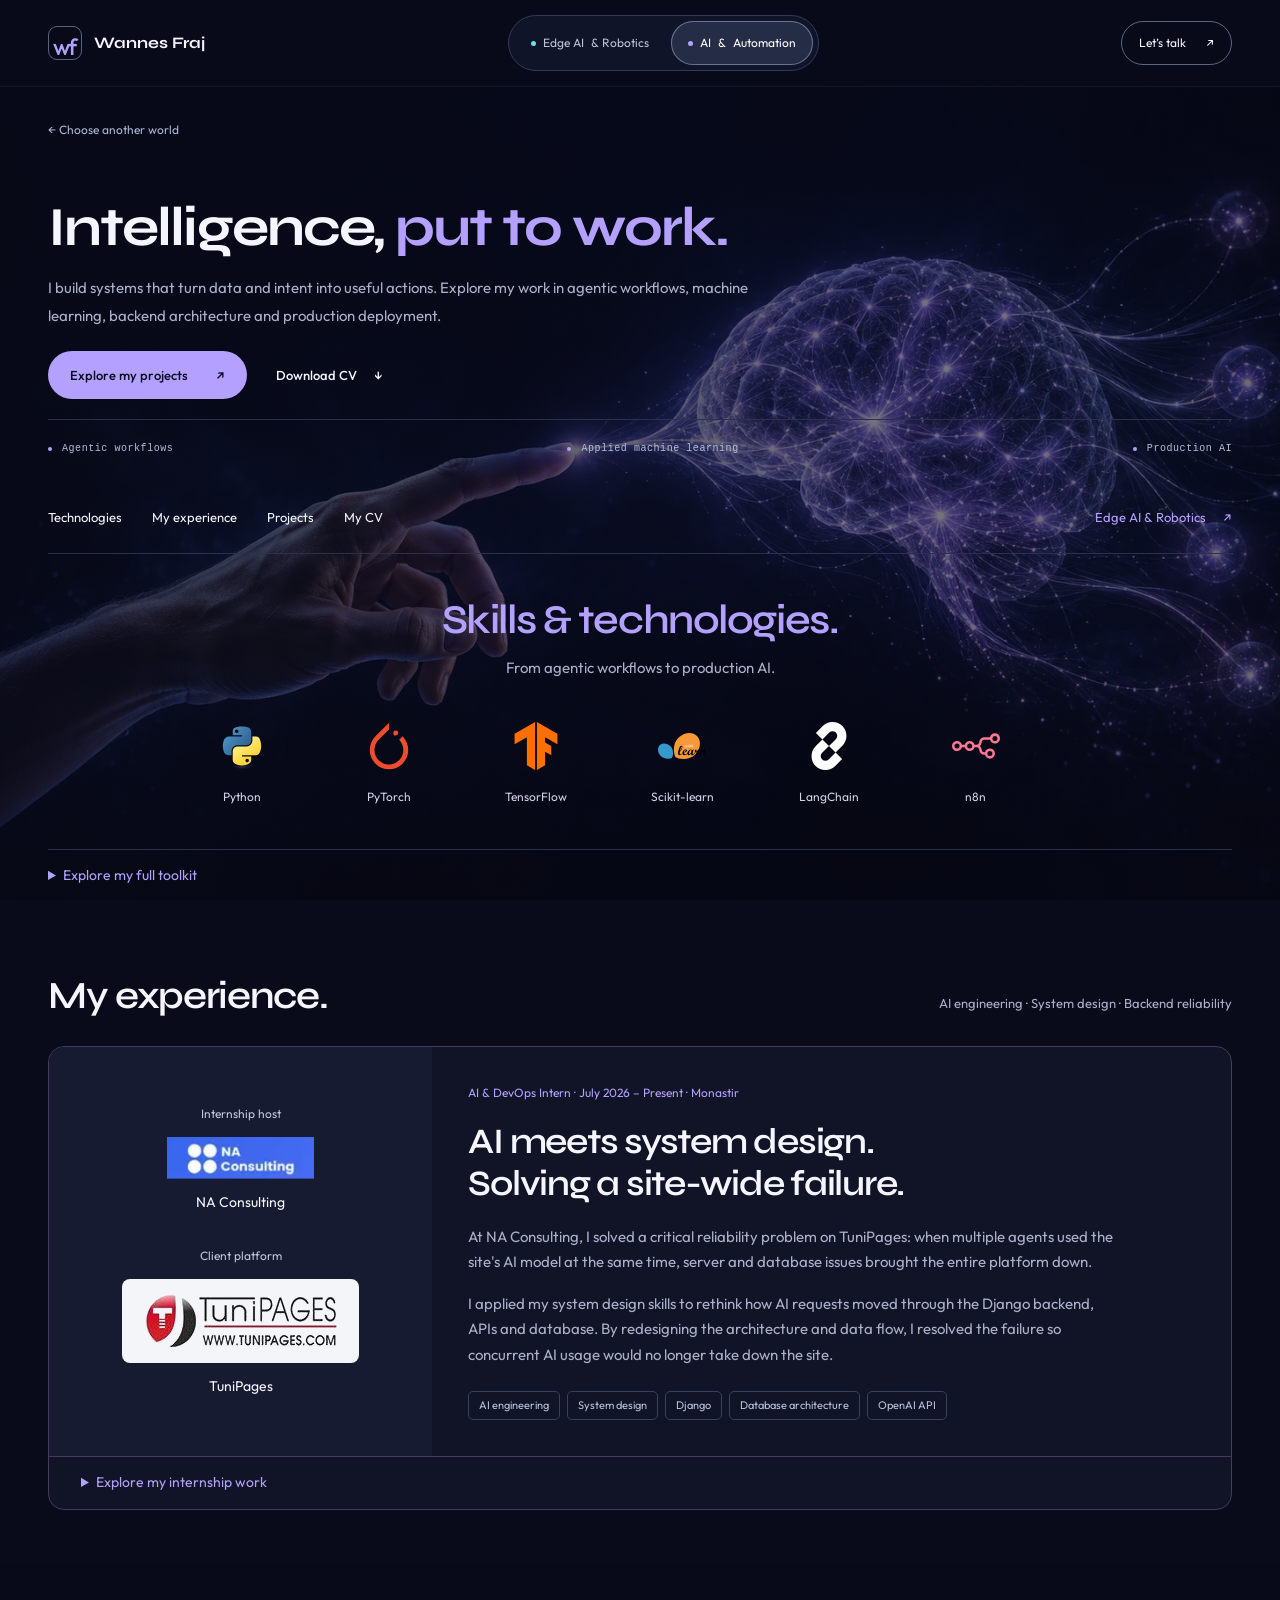
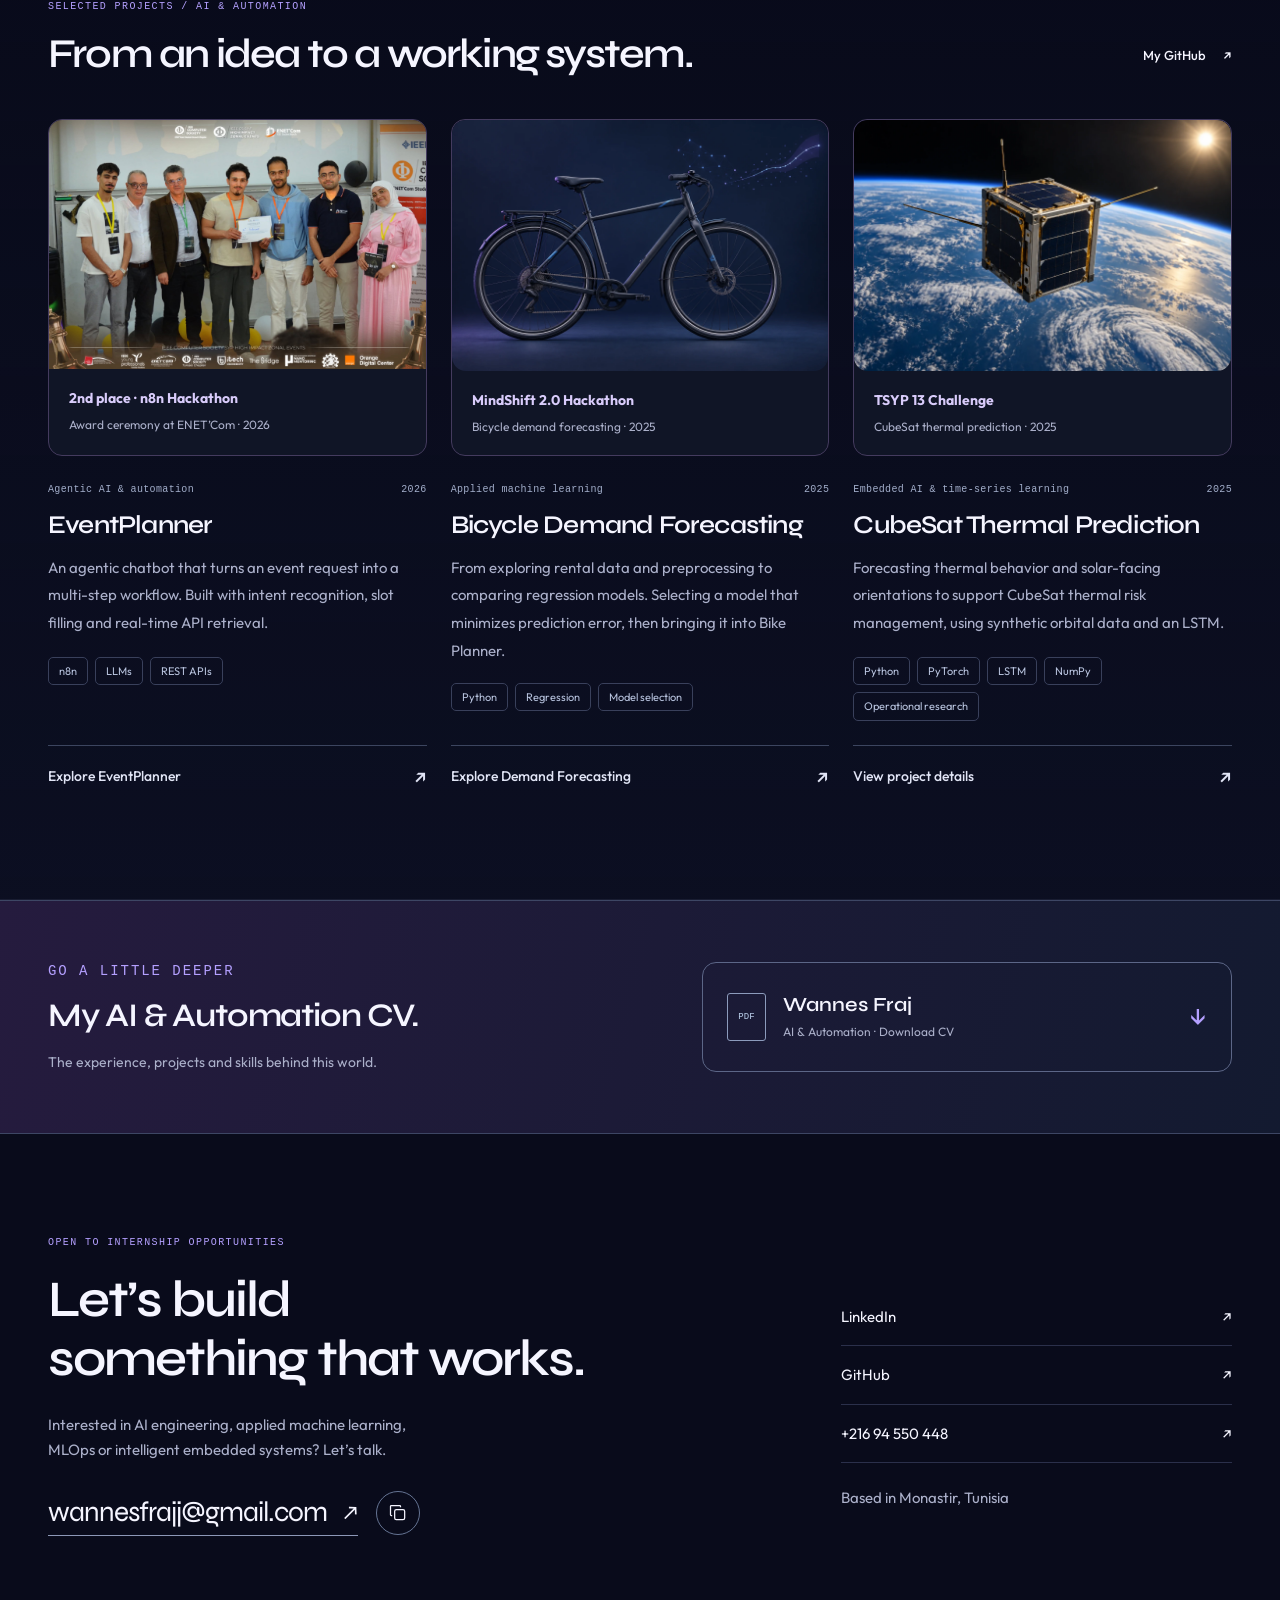
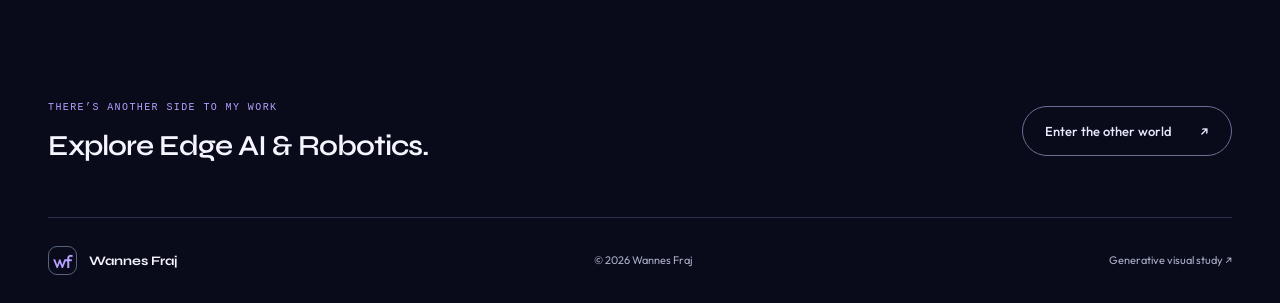
==== commit b9f6b31b: "Animate hand approaching the AI brain before electrical currents" ====
--- a/ai-automation.html
+++ b/ai-automation.html
@@ -18,8 +18,8 @@
     />
     <link rel="stylesheet" href="style.css" />
     <link rel="stylesheet" href="automation.css" />
-    <link rel="stylesheet" href="background-motion.css" />
-    <script src="background-motion.js" defer></script>
+    <link rel="stylesheet" href="background-motion.css?v=neural-approach-2" />
+    <script src="background-motion.js?v=neural-approach-2" defer></script>
     <script src="script.js" defer></script>
     <script src="automation.js" defer></script>
   </head>
--- a/background-motion.css
+++ b/background-motion.css
@@ -9,6 +9,7 @@
 }
 [data-entry-motion="hands"].entry-motion-running > img { opacity: 0; }
 [data-entry-motion="neural"] .world-entry-scene { z-index: 1; }
+[data-entry-motion="neural"] .world-entry-art { z-index: auto; }
 @media (max-width: 600px) {
   [data-entry-motion="hands"] .world-entry-scene { transform: scale(1.25); }
   [data-entry-motion="neural"] .world-entry-scene { transform: scale(1.2); }
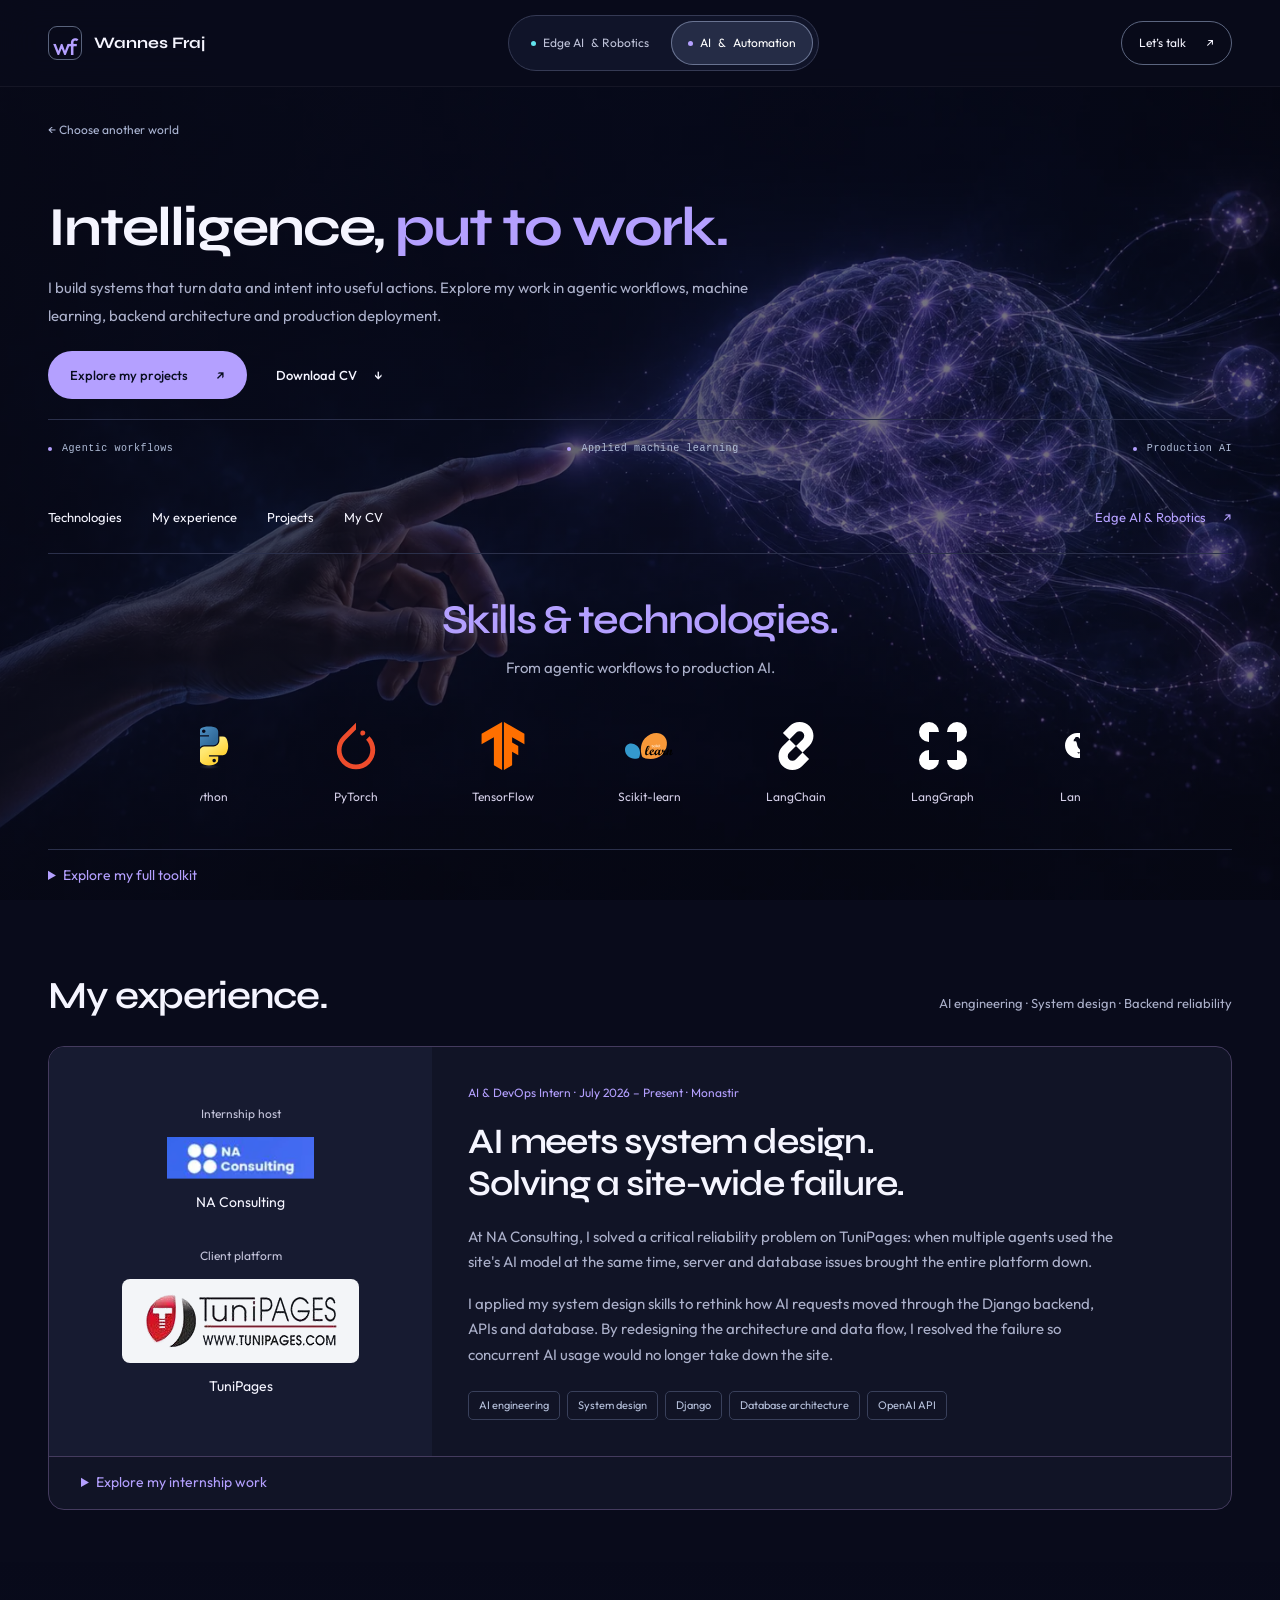
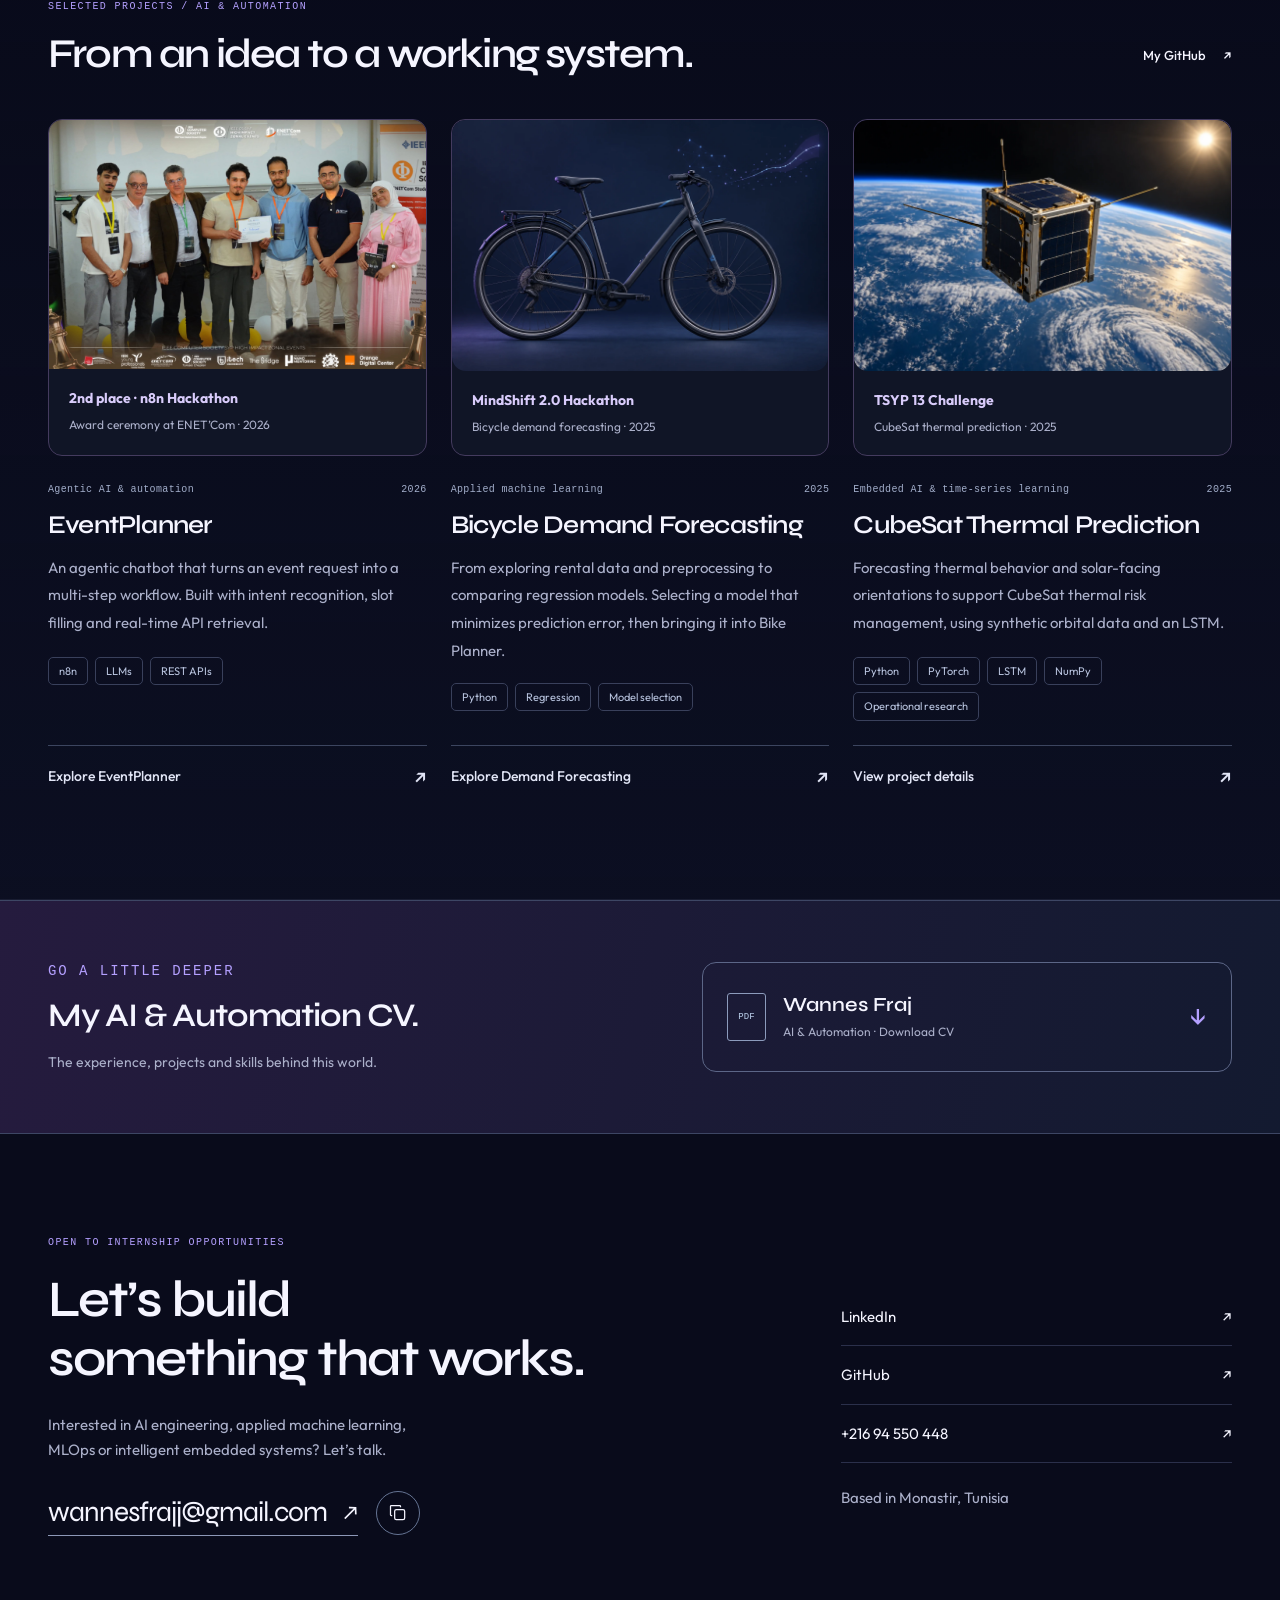
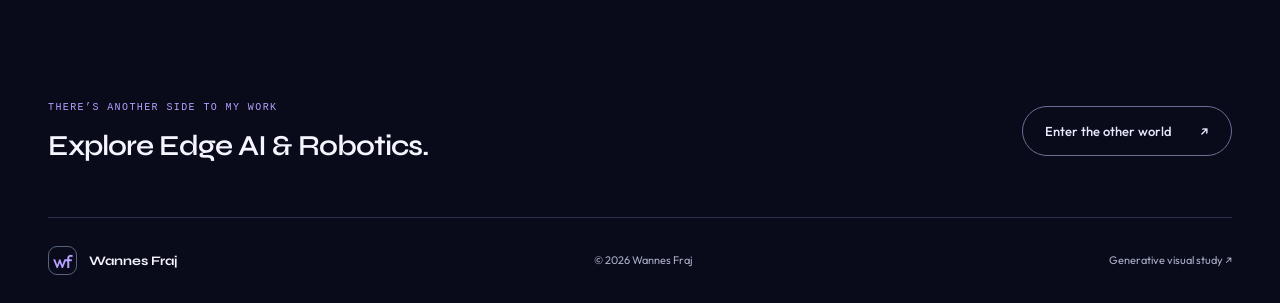
==== commit dcebbbc6: "Focus robotics skills and expand agent tools with faster carousels" ====
--- a/ai-automation.html
+++ b/ai-automation.html
@@ -96,6 +96,9 @@
             <li><span class="ai-tech-icon icon-tensorflow"><img src="assets/tech/tensorflow.svg" alt="" width="48" height="48" loading="lazy" /></span><span>TensorFlow</span></li>
             <li><span class="ai-tech-icon icon-scikitlearn"><img src="assets/tech/scikitlearn.svg" alt="" width="48" height="48" loading="lazy" /></span><span>Scikit-learn</span></li>
             <li><span class="ai-tech-icon icon-langchain"><img src="assets/tech/langchain.svg" alt="" width="48" height="48" loading="lazy" /></span><span>LangChain</span></li>
+            <li><span class="ai-tech-icon icon-langgraph"><img src="assets/tech/langgraph.svg" alt="" width="48" height="48" loading="lazy" /></span><span>LangGraph</span></li>
+            <li><span class="ai-tech-icon icon-langsmith"><img src="assets/tech/langsmith.svg" alt="" width="48" height="48" loading="lazy" /></span><span>LangSmith</span></li>
+            <li><span class="ai-tech-icon icon-mcp"><img src="assets/tech/mcp.svg" alt="" width="48" height="48" loading="lazy" /></span><span>MCP</span></li>
             <li><span class="ai-tech-icon icon-n8n"><img src="assets/tech/n8n.svg" alt="" width="48" height="48" loading="lazy" /></span><span>n8n</span></li>
             <li><span class="ai-tech-icon icon-ollama"><img src="assets/tech/ollama.svg" alt="" width="48" height="48" loading="lazy" /></span><span>Ollama</span></li>
             <li><span class="ai-tech-icon icon-django"><img src="assets/tech/django.svg" alt="" width="48" height="48" loading="lazy" /></span><span>Django</span></li>
@@ -114,7 +117,7 @@
         <details class="ai-toolkit-details">
           <summary>Explore my full toolkit</summary>
           <div class="ai-toolkit-groups">
-            <div><h3>LLMs &amp; agents</h3><p>LangChain · RAG · Ollama · n8n · vLLM</p></div>
+            <div><h3>LLMs &amp; agents</h3><p>LangChain · LangGraph · LangSmith · MCP · RAG · Ollama · n8n · vLLM</p></div>
             <div><h3>AI &amp; machine learning</h3><p>PyTorch · TensorFlow · Scikit-learn · Deep Learning · Computer Vision · NLP · XGBoost</p></div>
             <div><h3>Backend &amp; MLOps</h3><p>Django · FastAPI · Docker · Kubernetes · GitLab CI/CD · Git · Linux · Apache Kafka</p></div>
             <div><h3>Data &amp; tools</h3><p>NumPy · Pandas · Matplotlib · Jupyter · Feature Engineering</p></div>
--- a/style.css
+++ b/style.css
@@ -2594,6 +2594,246 @@
 .wie-tools { margin: 0; }
 .wie-tools > span { color: #d9ccfb; border-color: #51446e; }
 .profile-extras .beyond-certificate { margin-top: 32px; }
+
+/* A compact homepage invitation opens the dedicated personal story. */
+.personal-entry {
+  display: grid;
+  grid-template-columns: 116px minmax(0, 1fr);
+  align-items: center;
+  gap: 32px;
+  margin-top: 36px;
+  padding: 36px;
+  border: 1px solid #393557;
+  border-radius: 16px;
+  background: #101326;
+  transition: border-color 220ms ease, background-color 220ms ease;
+}
+.personal-entry-portrait {
+  width: 116px;
+  height: 116px;
+  object-fit: cover;
+  border-radius: 12px;
+}
+.personal-entry h3 {
+  margin-block: 10px 14px;
+  font-size: clamp(25px, 3vw, 34px);
+  letter-spacing: -0.035em;
+}
+.personal-entry-action {
+  display: inline-flex;
+  align-items: center;
+  gap: 16px;
+  margin-top: 22px;
+  color: var(--accent);
+  font-size: 14px;
+  font-weight: 500;
+}
+.personal-entry-action > span { font-size: 20px; }
+.personal-entry:hover, .personal-entry:focus-visible {
+  border-color: var(--accent);
+  background: #141a30;
+}
+.personal-main { padding-block: 36px 72px; }
+.personal-back { min-height: 44px; }
+.personal-life { padding-top: clamp(36px, 5vw, 64px); }
+.personal-channel {
+  display: grid;
+  grid-template-columns: 64px minmax(0, 1fr) auto;
+  align-items: center;
+  gap: 28px;
+  margin-top: 64px;
+  padding: 36px;
+  border: 1px solid var(--line);
+  border-radius: 16px;
+  background: #101326;
+}
+.channel-mark {
+  display: grid;
+  place-items: center;
+  width: 64px;
+  height: 64px;
+  border-radius: 16px;
+  background: rgb(255 0 51 / 8%);
+}
+.channel-copy h2 { margin-block: 10px 14px; font-size: 30px; letter-spacing: -0.035em; }
+.channel-copy > p:last-child { max-width: 50ch; }
+.channel-link { display: grid; gap: 6px; padding-block: 12px; font-size: 14px; }
+.channel-link > span:first-child { color: var(--accent); font-weight: 500; }
+.channel-link > span:first-child > span { display: inline-block; margin-left: 12px; }
+.channel-link:hover > span:first-child { text-decoration: underline; text-underline-offset: 4px; }
+.channel-handle { color: var(--slate); font-size: 12px; }
+@media (max-width: 1000px) {
+  .personal-channel { grid-template-columns: 64px minmax(0, 1fr); gap: 20px 24px; }
+  .channel-mark { align-self: start; }
+  .channel-link { grid-column: 2; justify-self: start; }
+}
+@media (max-width: 600px) {
+  .personal-channel { grid-template-columns: minmax(0, 1fr); padding: 24px; }
+  .channel-mark { width: 52px; height: 52px; border-radius: 12px; }
+  .channel-link { grid-column: auto; }
+}
+.personal-return {
+  display: flex;
+  flex-wrap: wrap;
+  align-items: center;
+  justify-content: space-between;
+  gap: 16px 32px;
+  margin-top: 64px;
+  padding-top: 32px;
+  border-top: 1px solid var(--line);
+}
+.personal-intro { max-width: 700px; margin-bottom: 52px; }
+.personal-intro h1 {
+  margin-block: 18px 24px;
+  font-size: clamp(32px, 4vw, 52px);
+  letter-spacing: -0.04em;
+}
+.personal-intro > p:last-child { max-width: 590px; font-size: 18px; }
+.life-chapter {
+  display: grid;
+  grid-template-columns: minmax(0, 0.8fr) minmax(0, 1.4fr);
+  gap: clamp(32px, 5vw, 72px);
+  align-items: center;
+}
+.life-copy { min-width: 0; }
+.life-copy h2, .life-sea h2 {
+  margin-block: 16px 22px;
+  font-size: clamp(26px, 3vw, 38px);
+  letter-spacing: -0.035em;
+}
+.life-copy > p:not(.eyebrow):not(.life-discipline) { max-width: 42ch; }
+.life-copy .life-discipline {
+  margin-top: 24px;
+  color: var(--ink);
+  font-size: 13px;
+  font-weight: 500;
+}
+.life-discipline span { padding-inline: 8px; color: var(--slate); }
+.life-gallery { display: grid; gap: 12px; min-width: 0; }
+.mountain-gallery { grid-template-columns: repeat(2, minmax(0, 1fr)); }
+.mountain-gallery .life-photo { aspect-ratio: 1; }
+.life-photo {
+  display: block;
+  min-width: 0;
+  overflow: hidden;
+  border-radius: 10px;
+  background: var(--ice);
+}
+.life-photo img {
+  width: 100%;
+  height: 100%;
+  object-fit: cover;
+  transition: transform 450ms ease;
+}
+.mountain-summit img { object-position: 64% center; }
+.mountain-trail img { object-position: center 60%; }
+.mountain-rassas img { object-position: center 38%; }
+.mountain-sunset img { object-position: center 45%; }
+.life-caption { grid-column: 1 / -1; font-size: 12px; line-height: 1.6; }
+.life-sea {
+  display: grid;
+  grid-template-columns: minmax(0, 0.8fr) minmax(0, 1.4fr);
+  gap: clamp(32px, 5vw, 72px);
+  align-items: center;
+  margin-block: 56px;
+  padding: 40px 0;
+  border-block: 1px solid var(--line);
+}
+.life-sea h2 { max-width: 12ch; }
+.sea-gallery { grid-template-columns: minmax(0, 1fr); }
+.sea-gallery .life-photo { aspect-ratio: 2; }
+.sea-marina img { object-position: center 52%; }
+.sea-boat img { object-position: 42% center; }
+.life-mma { grid-template-columns: minmax(0, 1.4fr) minmax(0, 0.8fr); }
+.life-mma .life-copy { grid-column: 2; grid-row: 1; }
+.life-mma .mma-gallery { grid-column: 1; grid-row: 1; }
+.mma-gallery { grid-template-columns: 1fr 1fr; }
+.mma-action, .mma-team { aspect-ratio: 3 / 4; }
+.mma-action img { object-position: 48% center; }
+.mma-team img { object-position: center; }
+.life-photo[aria-haspopup="dialog"] { cursor: zoom-in; }
+
+/* Native dialog keeps full photographs in the story, with keyboard support. */
+body.is-viewing-photo { overflow: hidden; }
+.photo-viewer {
+  width: min(1180px, calc(100% - 32px));
+  max-width: none;
+  max-height: calc(100dvh - 32px);
+  padding: 0;
+  border: 1px solid var(--line);
+  border-radius: 16px;
+  background: var(--cloud);
+  color: var(--ink);
+}
+.photo-viewer::backdrop { background: rgb(3 5 14 / 92%); }
+.photo-viewer-shell { padding: 20px; }
+.photo-viewer-toolbar, .photo-viewer-footer {
+  display: flex;
+  align-items: center;
+  justify-content: space-between;
+  gap: 16px;
+}
+.photo-viewer-toolbar h2 { font: 500 16px/1.5 var(--body); letter-spacing: 0; }
+.photo-viewer button {
+  display: inline-grid;
+  place-items: center;
+  min-width: 44px;
+  min-height: 44px;
+  padding: 8px 12px;
+  border: 1px solid var(--line);
+  border-radius: 8px;
+  background: var(--ice);
+}
+.photo-viewer button:hover { border-color: var(--accent); }
+.photo-viewer .photo-viewer-close { display: inline-flex; align-items: center; gap: 8px; }
+.photo-viewer figure { margin-block: 16px; }
+.photo-viewer-image {
+  width: auto;
+  height: auto;
+  max-width: 100%;
+  max-height: min(66dvh, 760px);
+  margin-inline: auto;
+  object-fit: contain;
+}
+.photo-viewer figcaption { margin-top: 16px; color: var(--slate); font-size: 14px; }
+.photo-viewer-footer a { font-size: 13px; text-decoration: underline; text-underline-offset: 4px; }
+.photo-viewer-navigation { display: flex; align-items: center; gap: 12px; }
+.photo-viewer-count { min-width: 5ch; color: var(--slate); font: 12px/1.5 var(--mono); text-align: center; }
+@media (max-width: 480px) {
+  .photo-viewer-shell { padding: 14px; }
+  .photo-viewer-toolbar h2 { font-size: 14px; }
+  .photo-viewer-image { max-height: 60dvh; }
+  .photo-viewer-footer { gap: 8px; flex-wrap: wrap; }
+}
+@media (hover: hover) and (prefers-reduced-motion: no-preference) {
+  .life-photo:hover img { transform: scale(1.035); }
+}
+@media (prefers-reduced-motion: no-preference) {
+  .life-reveal.is-entering { animation: life-enter 700ms cubic-bezier(0.2, 0.7, 0.3, 1) both; }
+  @keyframes life-enter {
+    from { opacity: 0; transform: translateY(20px); }
+    to { opacity: 1; transform: translateY(0); }
+  }
+}
+@media (max-width: 760px) {
+  .personal-entry { grid-template-columns: 80px minmax(0, 1fr); gap: 22px; padding: 24px; }
+  .personal-entry-portrait { width: 80px; height: 80px; align-self: start; }
+  .personal-intro { margin-bottom: 36px; }
+  .personal-intro > p:last-child { font-size: 16px; }
+  .life-chapter, .life-sea { grid-template-columns: minmax(0, 1fr); gap: 28px; }
+  .life-copy > p:not(.eyebrow):not(.life-discipline) { max-width: 55ch; }
+  .life-copy h2 br { display: none; }
+  .life-copy .life-discipline { margin-top: 18px; }
+  .life-sea { margin-block: 36px; padding-block: 32px; gap: 20px; }
+  .life-sea h2 { max-width: none; }
+  .life-mma .life-copy, .life-mma .mma-gallery { grid-column: auto; grid-row: auto; }
+  .life-gallery { gap: 8px; }
+  .life-caption { margin-top: 4px; }
+}
+@media (max-width: 480px) {
+  .personal-entry { grid-template-columns: minmax(0, 1fr); }
+  .personal-entry-portrait { width: 72px; height: 72px; }
+}
 @media (max-width: 760px) {
   .wie-experience { grid-template-columns: 1fr; gap: 24px; padding: 24px; }
   .wie-identity { flex-direction: row; justify-content: flex-start; padding: 0 0 24px; border-right: 0; border-bottom: 1px solid #51446e; text-align: left; }
--- a/automation.css
+++ b/automation.css
@@ -82,7 +82,7 @@
   height: 48px;
   object-fit: contain;
 }
-.ai-tech-icon:is(.icon-langchain, .icon-ollama, .icon-apachekafka, .icon-django) img {
+.ai-tech-icon:is(.icon-langchain, .icon-langgraph, .icon-langsmith, .icon-mcp, .icon-ollama, .icon-apachekafka, .icon-django) img {
   filter: brightness(0) invert(1);
 }
 .ai-tech-icon.icon-n8n img {
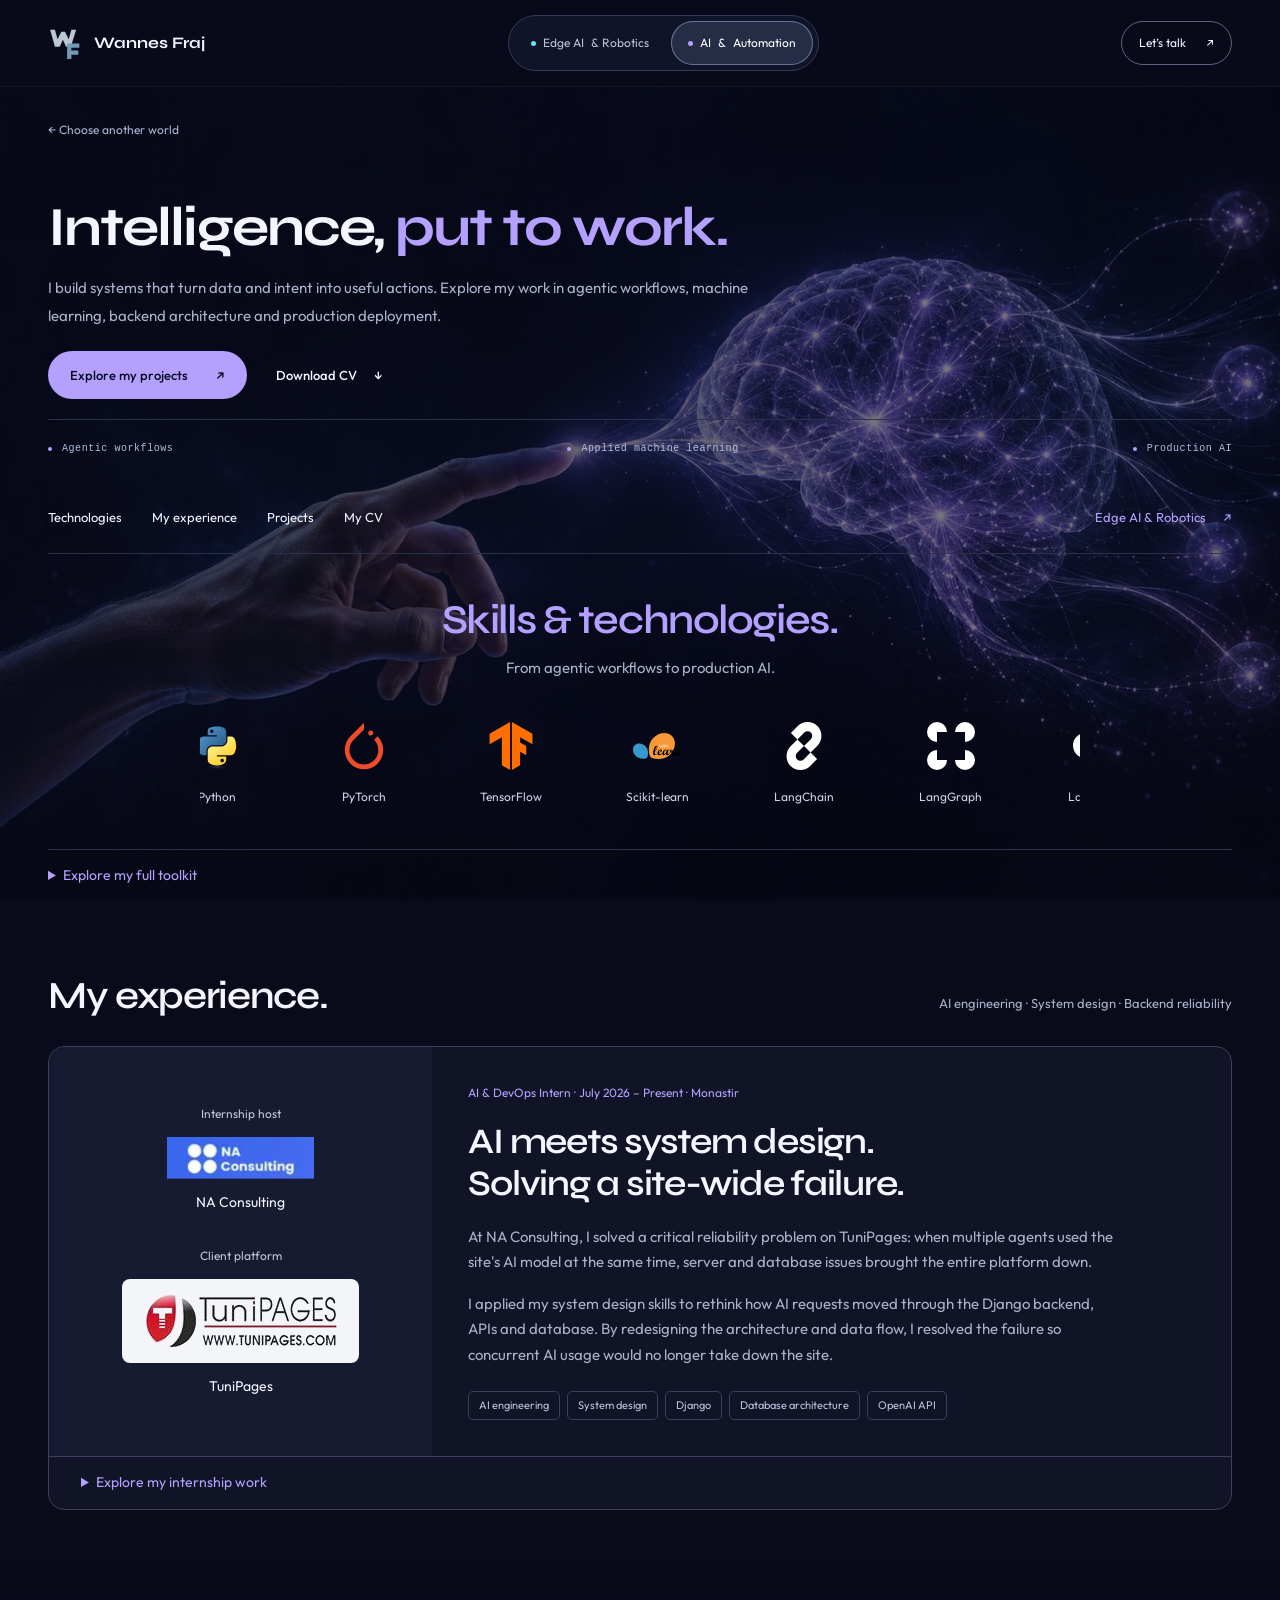
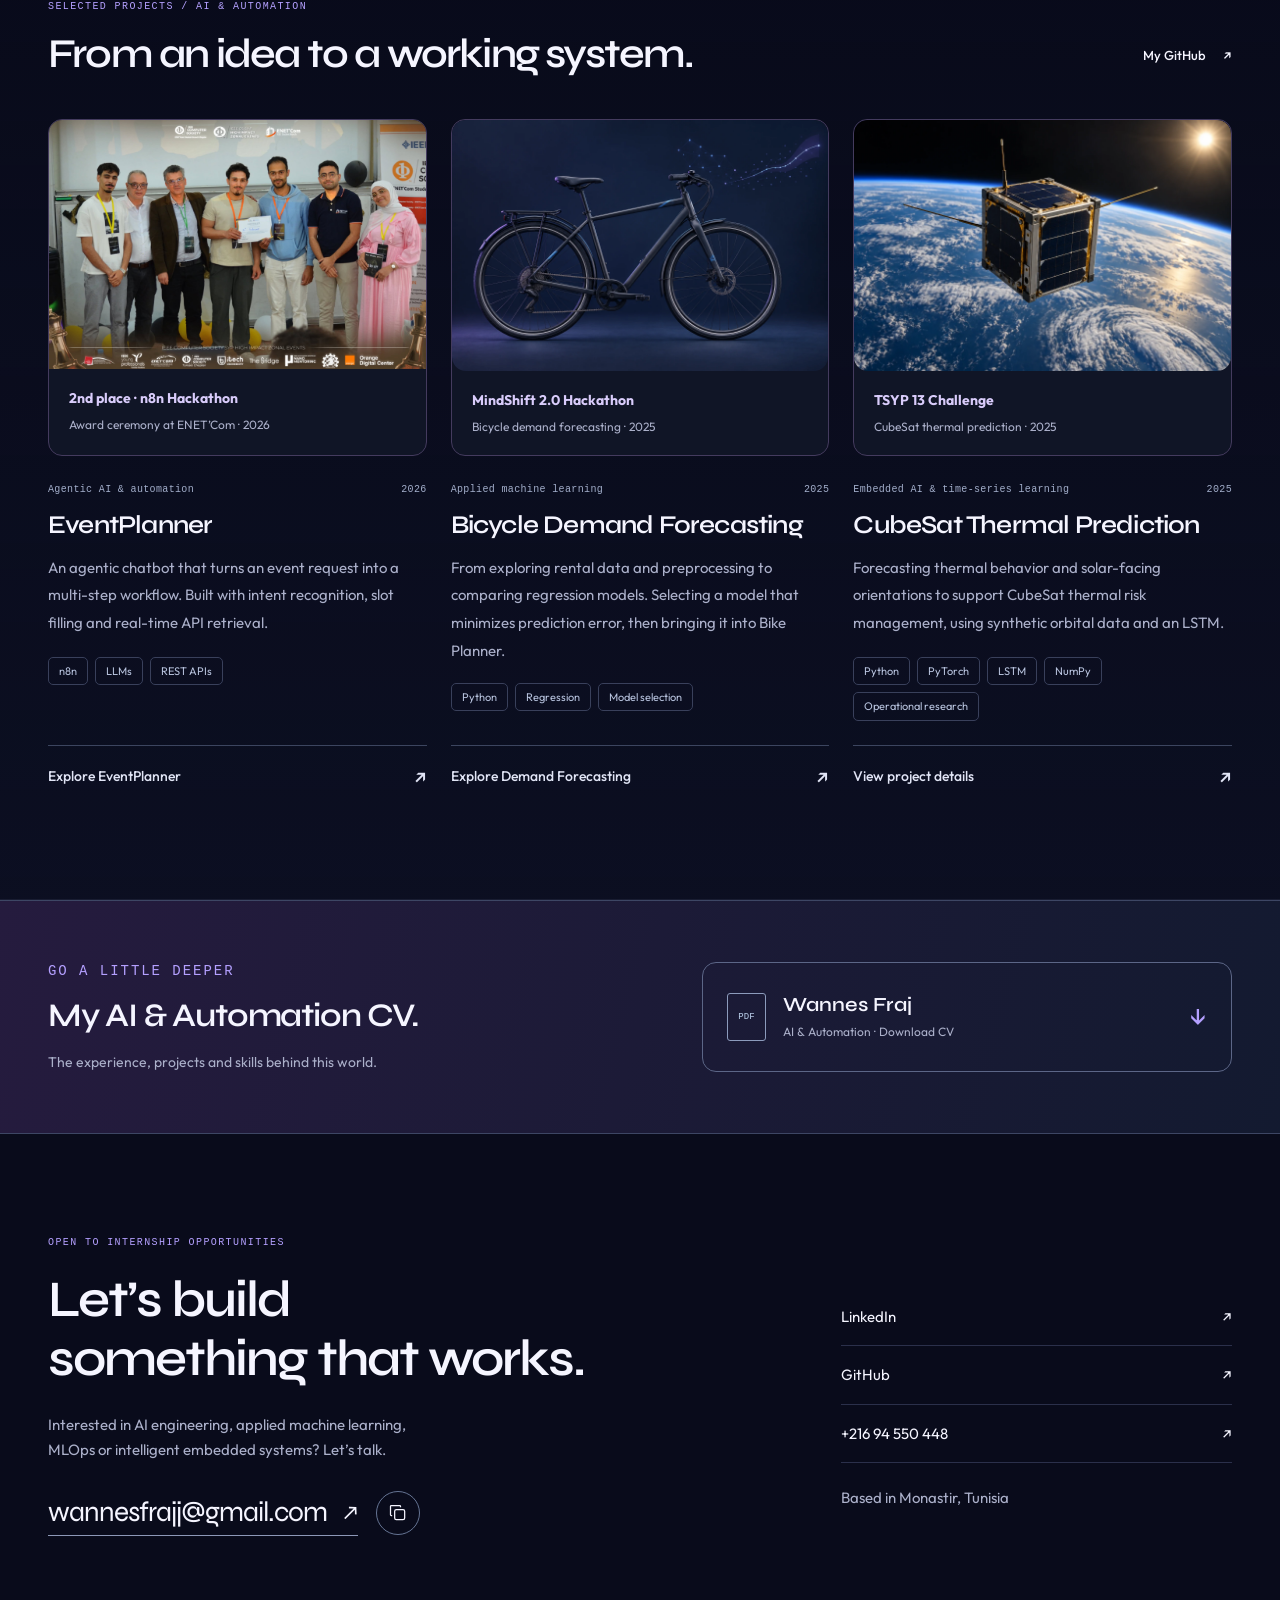
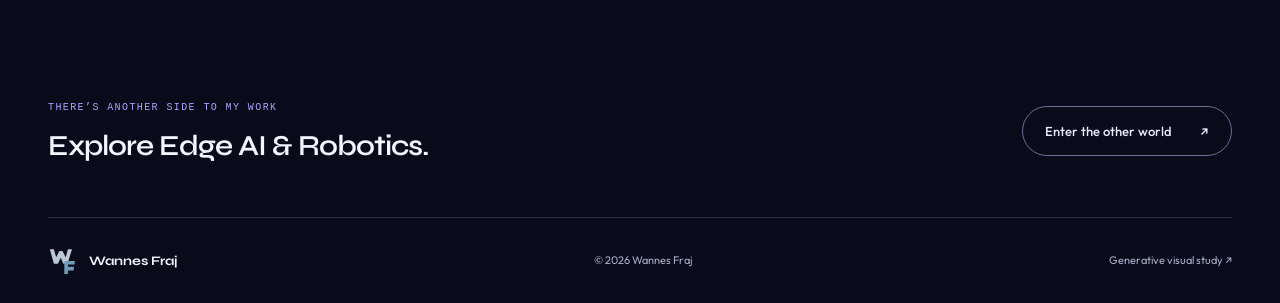
==== commit 7a056a60: "Update shared WF monogram and favicon with offset lettering" ====
--- a/ai-automation.html
+++ b/ai-automation.html
@@ -9,7 +9,7 @@
       content="I build systems that turn data and intent into useful actions. Explore my work in agentic workflows, machine learning, backend architecture and production deployment."
     />
     <title>Wannes Fraj — AI & Automation</title>
-    <link rel="icon" href="assets/favicon.svg" type="image/svg+xml" />
+    <link rel="icon" href="assets/favicon.svg?v=wf2" type="image/svg+xml" />
     <link rel="preconnect" href="https://fonts.googleapis.com" />
     <link rel="preconnect" href="https://fonts.gstatic.com" crossorigin />
     <link
@@ -34,8 +34,7 @@
           class="wordmark"
           href="index.html"
           aria-label="Wannes Fraj — choose a world"
-          ><span class="monogram" aria-hidden="true">wf</span
-          ><span>Wannes Fraj</span></a
+          ><img class="monogram" src="assets/favicon.svg" alt="" width="34" height="34" aria-hidden="true" /><span>Wannes Fraj</span></a
         >
         <div class="world-tabs" role="group" aria-label="Portfolio worlds">
           <a href="edge-ai.html"
@@ -353,8 +352,7 @@
     </main>
     <footer class="container footer">
       <a class="wordmark" href="index.html"
-        ><span class="monogram" aria-hidden="true">wf</span
-        ><span>Wannes Fraj</span></a
+        ><img class="monogram" src="assets/favicon.svg" alt="" width="34" height="34" aria-hidden="true" /><span>Wannes Fraj</span></a
       >
       <p>© <span id="year">2026</span> Wannes Fraj</p>
       <a href="art/thermal-study.html"
--- a/style.css
+++ b/style.css
@@ -169,18 +169,11 @@
   white-space: nowrap;
 }
 .monogram {
-  display: grid;
-  place-items: center;
+  display: block;
+  flex-shrink: 0;
   width: 34px;
   height: 34px;
-  color: var(--accent);
-  border: 1px solid #59637c;
-  border-radius: 9px;
-  font-family: var(--body);
-  font-size: 23px;
-  font-weight: 500;
-  letter-spacing: -2px;
-  padding-right: 2px;
+  object-fit: contain;
 }
 .world-tabs {
   display: flex;
@@ -1335,7 +1328,6 @@
 .footer .monogram {
   width: 29px;
   height: 29px;
-  font-size: 18px;
 }
 .footer p,
 .footer > a:last-child {
@@ -1788,7 +1780,6 @@
   .monogram {
     width: 30px;
     height: 30px;
-    font-size: 21px;
   }
   .nav-contact {
     grid-column: 2;
@@ -2491,41 +2482,185 @@
 .with-wallpaper .gateway-hero {
   background: transparent;
 }
-.profile-strip.profile-intro {
-  --profile-photo-size: clamp(140px, 12vw, 180px);
+/* Transparent introduction over the original robotics and AI artwork. */
+@font-face {
+  font-family: "IBM Plex Sans";
+  src: url("assets/fonts/ibm-plex-sans-latin.woff2") format("woff2");
+  font-style: normal;
+  font-weight: 100 900;
+  font-display: swap;
+}
+.world-gateway {
+  --body: "IBM Plex Sans", "Segoe UI", Arial, sans-serif;
+  --display: "IBM Plex Sans", "Segoe UI", Arial, sans-serif;
+}
+.world-gateway .page-wallpaper::after { background: rgb(9 11 27 / 38%); }
+.world-gateway .site-header { background: #090b1bb8; }
+.world-gateway .gateway-intro #gateway-title { letter-spacing: -0.035em; font-weight: 500; }
+.world-gateway .gateway-intro #gateway-title span {
+  background: none;
+  color: #a9becf;
+  -webkit-text-fill-color: currentColor;
+}
+.intro-hero {
+  --hero-blue: #a9d5f5;
+  --hero-muted: #d0d6e1;
+  position: relative;
+  background: transparent;
+}
+.intro-layout {
   display: grid;
-  grid-template-columns: var(--profile-photo-size) minmax(0, 1fr) auto;
-  gap: 36px;
-  margin-top: 0;
-  border-top: 0;
-  padding-block: 40px;
-}
-.profile-intro > img {
-  width: var(--profile-photo-size);
-  height: var(--profile-photo-size);
-}
-.profile-intro strong {
-  font-size: clamp(30px, 3vw, 40px);
-  letter-spacing: -0.025em;
+  grid-template-columns: minmax(0, 1.5fr) minmax(0, 1fr);
+  align-items: center;
+  gap: 64px;
+  min-height: 640px;
+  padding-block: 76px 72px;
+  border-bottom: 1px solid #ffffff26;
+}
+.intro-copy { min-width: 0; text-shadow: 0 2px 14px #030612cc; }
+.intro-copy h1 {
+  font-family: var(--display);
+  font-size: clamp(40px, 4.3vw, 62px);
+  font-weight: 600;
+  letter-spacing: -0.035em;
+  line-height: 1.16;
+}
+.intro-greeting {
+  display: block;
   margin-bottom: 12px;
-}
-.profile-intro span {
-  font-size: 16px;
-  line-height: 1.6;
-}
-.profile-intro span + span { margin-top: 4px; }
-.profile-intro > a {
+  color: #e0e5ed;
+  font-size: 0.62em;
+  font-weight: 400;
+  letter-spacing: -0.02em;
+}
+.intro-roles {
+  display: grid;
+  color: var(--hero-blue);
+  font-size: inherit;
+  letter-spacing: inherit;
+}
+.intro-role {
+  grid-area: 1 / 1;
+  opacity: 0;
+  transform: translateY(10px);
+  transition: opacity 260ms ease, transform 260ms ease;
+  overflow-wrap: normal;
+}
+.intro-role.is-current { opacity: 1; transform: translateY(0); }
+.intro-specialty {
+  display: flex;
+  align-items: center;
+  gap: 8px;
+  margin-top: 16px;
+  color: #dfe9f8;
+  font-size: 15px;
+}
+.intro-description {
+  max-width: 58ch;
+  margin-top: 24px;
+  color: var(--hero-muted);
+  font-size: 17px;
+  line-height: 1.75;
+}
+.intro-details {
+  display: grid;
+  gap: 7px;
+  margin-top: 25px;
+  color: #c6d2e3;
   font-size: 14px;
-  max-width: none;
-  min-height: 44px;
-}
-.profile-overview {
-  padding-block: 32px 40px;
-}
-.profile-overview .about-intro h1 {
-  font-size: clamp(30px, 3.2vw, 45px);
-  letter-spacing: -0.035em;
-  margin-top: 17px;
+}
+.intro-details > span { display: flex; align-items: center; gap: 11px; }
+.intro-details svg { color: var(--hero-blue); flex-shrink: 0; }
+.intro-status {
+  width: 7px;
+  height: 7px;
+  margin-inline: 6px;
+  border-radius: 50%;
+  background: #6bdeb6;
+}
+.intro-actions { display: flex; align-items: center; gap: 14px; margin-top: 30px; }
+.intro-cta {
+  display: inline-flex;
+  align-items: center;
+  justify-content: center;
+  gap: 18px;
+  min-height: 48px;
+  padding: 10px 23px;
+  border: 1px solid #8095a9;
+  border-radius: 8px;
+  color: #edf5ff;
+  font-size: 14px;
+  font-weight: 500;
+  text-shadow: none;
+  white-space: nowrap;
+  transition: background 180ms, border-color 180ms, box-shadow 180ms;
+  list-style: none;
+}
+.intro-cta::-webkit-details-marker { display: none; }
+.intro-cta-primary {
+  color: #fff;
+  border-color: #317fb1;
+  background: #245f8a;
+}
+.intro-cta:hover { border-color: #81bdff; background: #14375a; }
+.intro-cta-primary:hover { background: #3077a7; }
+.intro-cv { position: relative; }
+.intro-cv[open] summary svg { transform: rotate(180deg); }
+.intro-cv-menu {
+  position: absolute;
+  top: calc(100% + 10px);
+  left: 0;
+  z-index: 5;
+  width: 272px;
+  padding: 6px;
+  border: 1px solid #3e6087;
+  border-radius: 14px;
+  background: #0d1c30;
+  box-shadow: 0 12px 32px #0007;
+}
+.intro-cv-menu a { display: flex; justify-content: space-between; gap: 12px; padding: 12px; border-radius: 8px; font-size: 14px; }
+.intro-cv-menu a:hover { background: #1d3552; }
+.intro-cv-menu a span { color: #9ccaff; font-size: 12px; }
+.intro-socials { display: flex; gap: 3px; margin-left: auto; }
+.intro-socials a { display: grid; place-items: center; width: 44px; height: 44px; color: var(--hero-blue); border-radius: 50%; }
+.intro-socials a:hover { background: #429cff14; color: #9fcdff; }
+.intro-portrait { width: 100%; max-width: 336px; justify-self: end; text-align: center; }
+.intro-portrait-ring {
+  padding: 7px;
+  border: 1px solid #adc7dd80;
+  border-radius: 50%;
+}
+.intro-portrait img {
+  width: 100%;
+  aspect-ratio: 1;
+  object-fit: cover;
+  border: 1px solid #c7d9e8;
+  border-radius: 50%;
+}
+.intro-portrait figcaption { margin-top: 20px; color: #d0d6e1; font-size: 13px; text-shadow: 0 2px 12px #030612; }
+.intro-portrait figcaption span { display: block; margin-bottom: 5px; font: 500 12px/1.5 var(--body); letter-spacing: 0.08em; color: #f0f3f8; }
+@media (max-width: 1100px) {
+  .intro-layout { gap: 36px; grid-template-columns: minmax(0, 1.65fr) minmax(0, 1fr); }
+  .intro-actions { flex-wrap: wrap; }
+  .intro-socials { margin-left: 0; }
+}
+@media (max-width: 760px) {
+  .intro-layout { grid-template-columns: minmax(0, 1fr); gap: 36px; padding-block: 38px 44px; }
+  .intro-copy h1 { font-size: clamp(36px, 6.7vw, 52px); }
+  .intro-description { max-width: 580px; font-size: 16px; }
+  .intro-portrait { justify-self: center; max-width: 265px; }
+  .intro-portrait figcaption { margin-top: 16px; }
+  .intro-actions { gap: 12px; }
+  .intro-socials { margin-left: auto; }
+}
+@media (max-width: 420px) {
+  .intro-copy h1 { font-size: clamp(31px, 8.7vw, 36px); }
+  .intro-specialty { font-size: 13px; gap: 0; }
+  .intro-description { font-size: 16px; }
+  .intro-cta { gap: 10px; padding-inline: 13px; font-size: 13px; }
+  .intro-socials { margin-left: 0; }
+  .intro-cv-menu { left: auto; right: 0; width: 260px; }
+  .intro-portrait { max-width: 236px; }
 }
 .profile-education {
   margin-top: 32px;
@@ -2842,9 +2977,6 @@
   .wie-responsibilities { font-size: 15px; }
 }
 @media (max-width: 600px) {
-  .profile-overview {
-    padding-block: 24px 32px;
-  }
   .profile-education-grid {
     grid-template-columns: 1fr;
     gap: 6px;
@@ -2878,22 +3010,9 @@
     transform: scale(1.2);
   }
   .world-gateway .page-wallpaper img {
-    object-position: center 35%;
-  }
-  .profile-strip.profile-intro {
-    --profile-photo-size: clamp(96px, 28vw, 112px);
-    grid-template-columns: var(--profile-photo-size) minmax(0, 1fr);
-    padding-block: 32px;
-    gap: 10px 20px;
-  }
-  .profile-intro > img { grid-row: span 2; }
-  .profile-intro strong { font-size: 26px; margin-bottom: 8px; }
-  .profile-intro span { font-size: 13px; }
-  .profile-intro > a {
-    grid-column: 2;
-    width: auto;
-    margin: 0;
-    font-size: 13px;
+    object-fit: cover;
+    object-position: 65% center;
+    transform: none;
   }
 }
 @media (prefers-reduced-motion: reduce) {
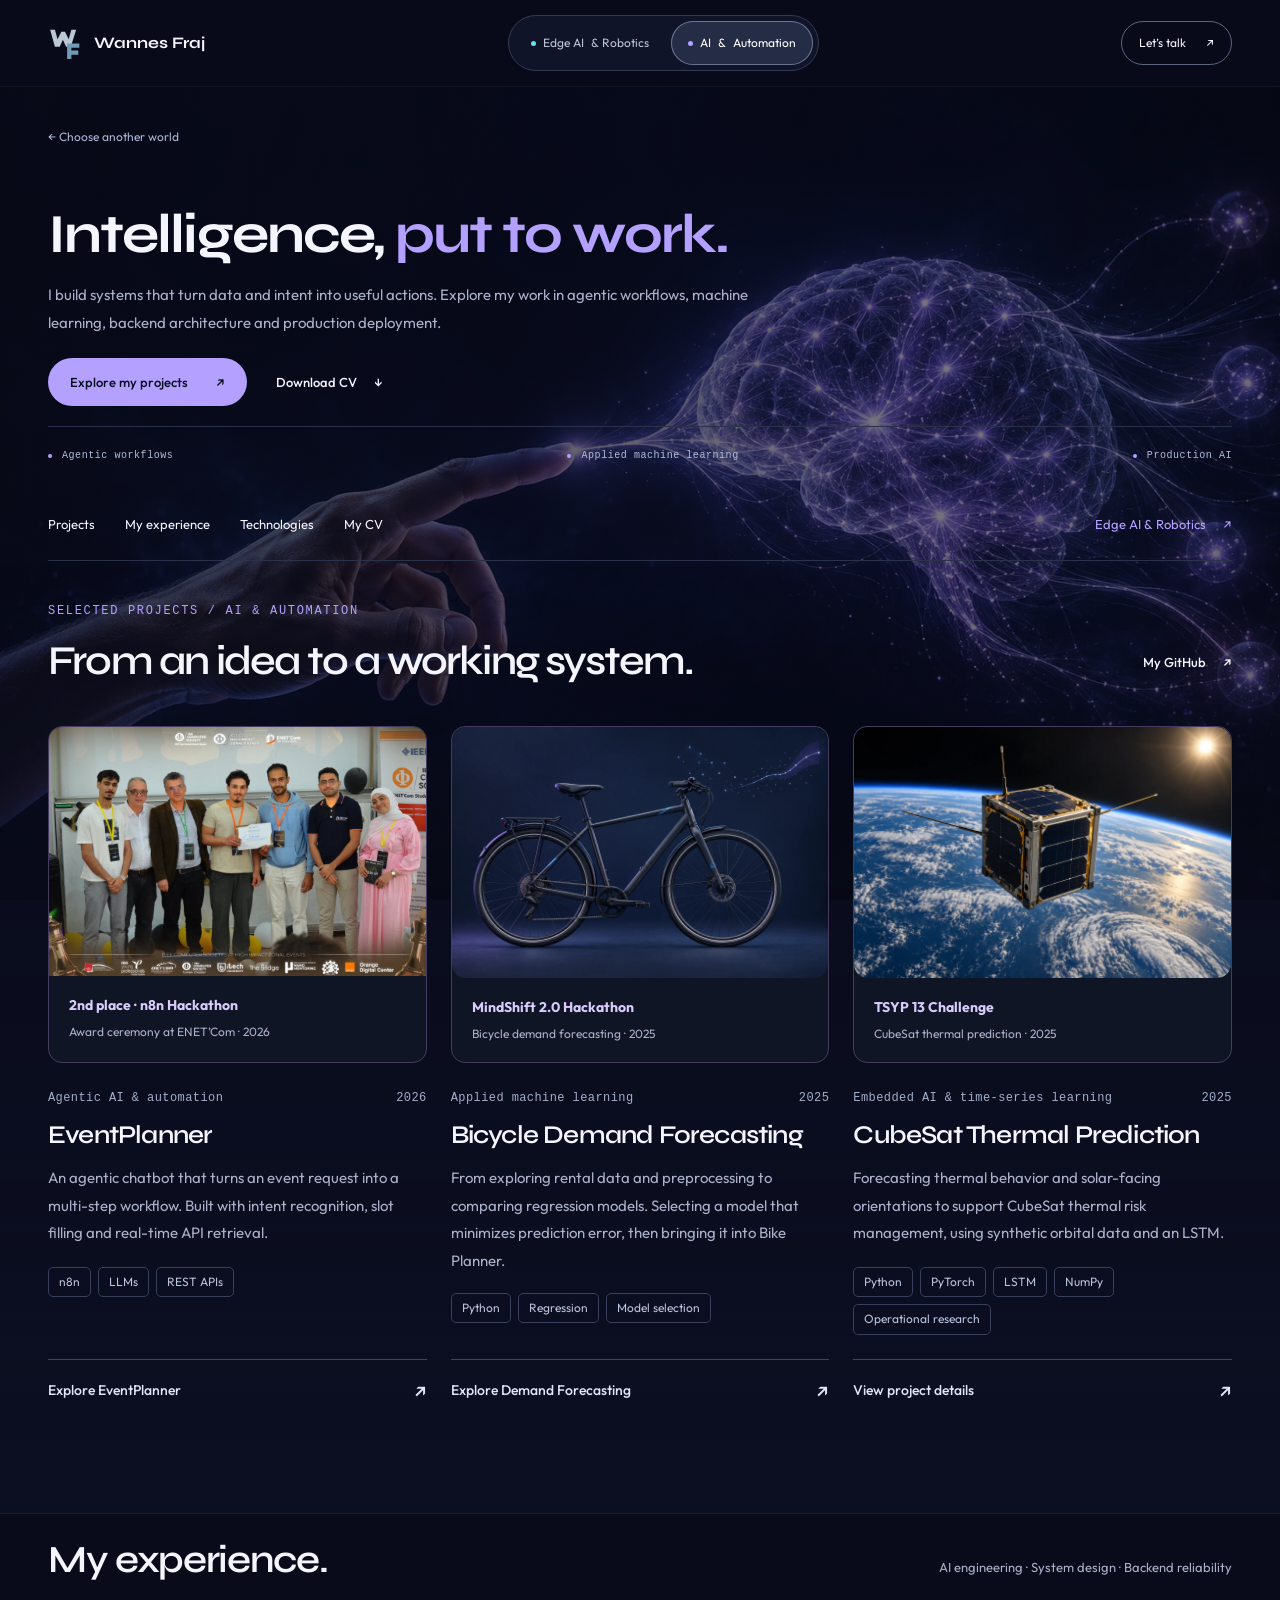
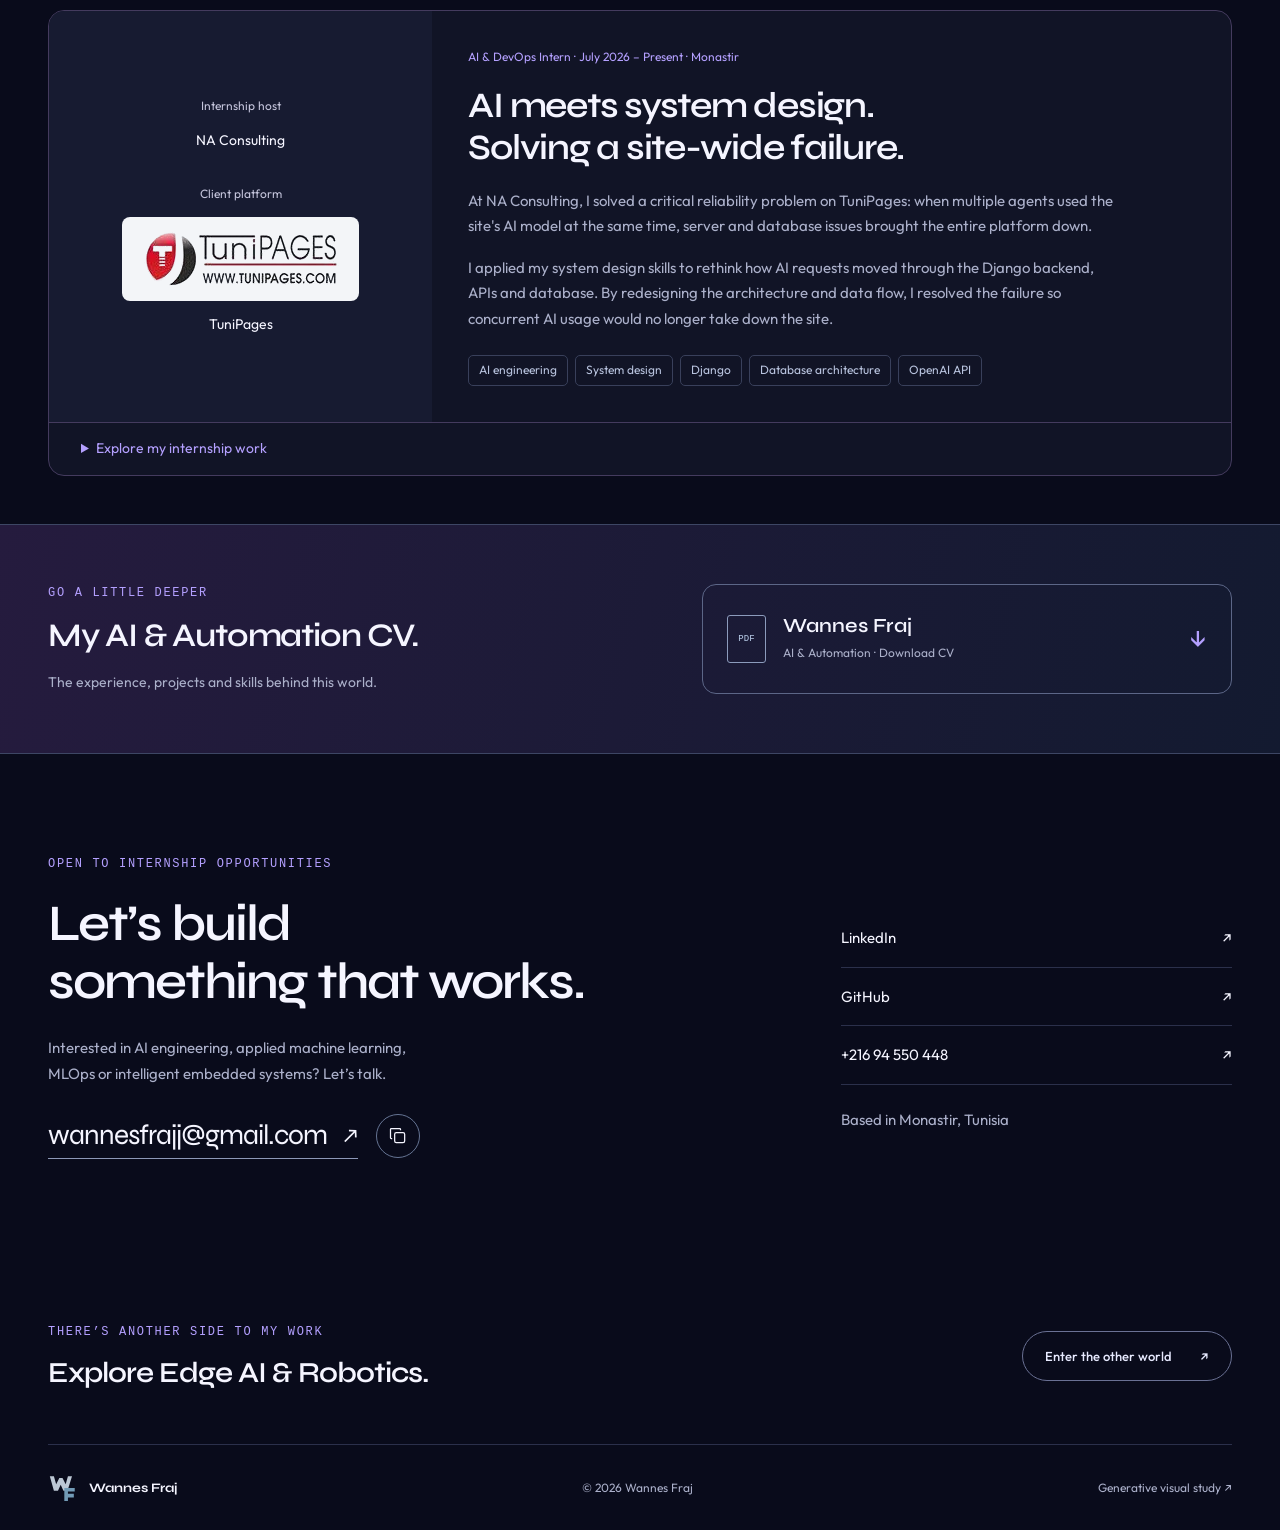
==== commit 4a913d01: "Improve project discovery and curate homepage skill navigation" ====
--- a/ai-automation.html
+++ b/ai-automation.html
@@ -77,88 +77,13 @@
         </div>
       </section>
       <nav class="world-subnav container" aria-label="In this world">
-        <a href="#skills">Technologies</a><a href="#experience">My experience</a
-        ><a href="#projects">Projects</a><a href="#cv">My CV</a
+        <a href="#projects">Projects</a><a href="#experience">My experience</a
+        ><a href="index.html#skills">Technologies</a><a href="#cv">My CV</a
         ><a href="edge-ai.html" class="other-world"
           >Edge AI & Robotics <span aria-hidden="true">↗</span></a
         >
       </nav>
-      <section class="ai-stack container" id="skills" aria-labelledby="skills-title">
-        <div class="ai-stack-heading">
-          <h2 id="skills-title">Skills &amp; technologies.</h2>
-          <p>From agentic workflows to production AI.</p>
-        </div>
-        <div class="ai-technology-rail" id="ai-technologies" role="region" aria-label="AI technologies, drag or use arrow keys to explore; press Space to pause or resume scrolling" tabindex="0">
-          <ul class="ai-technology-list">
-            <li><span class="ai-tech-icon icon-python"><img src="assets/tech/python.svg" alt="" width="48" height="48" loading="lazy" /></span><span>Python</span></li>
-            <li><span class="ai-tech-icon icon-pytorch"><img src="assets/tech/pytorch.svg" alt="" width="48" height="48" loading="lazy" /></span><span>PyTorch</span></li>
-            <li><span class="ai-tech-icon icon-tensorflow"><img src="assets/tech/tensorflow.svg" alt="" width="48" height="48" loading="lazy" /></span><span>TensorFlow</span></li>
-            <li><span class="ai-tech-icon icon-scikitlearn"><img src="assets/tech/scikitlearn.svg" alt="" width="48" height="48" loading="lazy" /></span><span>Scikit-learn</span></li>
-            <li><span class="ai-tech-icon icon-langchain"><img src="assets/tech/langchain.svg" alt="" width="48" height="48" loading="lazy" /></span><span>LangChain</span></li>
-            <li><span class="ai-tech-icon icon-langgraph"><img src="assets/tech/langgraph.svg" alt="" width="48" height="48" loading="lazy" /></span><span>LangGraph</span></li>
-            <li><span class="ai-tech-icon icon-langsmith"><img src="assets/tech/langsmith.svg" alt="" width="48" height="48" loading="lazy" /></span><span>LangSmith</span></li>
-            <li><span class="ai-tech-icon icon-mcp"><img src="assets/tech/mcp.svg" alt="" width="48" height="48" loading="lazy" /></span><span>MCP</span></li>
-            <li><span class="ai-tech-icon icon-n8n"><img src="assets/tech/n8n.svg" alt="" width="48" height="48" loading="lazy" /></span><span>n8n</span></li>
-            <li><span class="ai-tech-icon icon-ollama"><img src="assets/tech/ollama.svg" alt="" width="48" height="48" loading="lazy" /></span><span>Ollama</span></li>
-            <li><span class="ai-tech-icon icon-django"><img src="assets/tech/django.svg" alt="" width="48" height="48" loading="lazy" /></span><span>Django</span></li>
-            <li><span class="ai-tech-icon icon-fastapi"><img src="assets/tech/fastapi.svg" alt="" width="48" height="48" loading="lazy" /></span><span>FastAPI</span></li>
-            <li><span class="ai-tech-icon icon-docker"><img src="assets/tech/docker.svg" alt="" width="48" height="48" loading="lazy" /></span><span>Docker</span></li>
-            <li><span class="ai-tech-icon icon-kubernetes"><img src="assets/tech/kubernetes.svg" alt="" width="48" height="48" loading="lazy" /></span><span>Kubernetes</span></li>
-            <li><span class="ai-tech-icon icon-gitlab"><img src="assets/tech/gitlab.svg" alt="" width="48" height="48" loading="lazy" /></span><span>GitLab CI/CD</span></li>
-            <li><span class="ai-tech-icon icon-linux"><img src="assets/tech/linux.svg" alt="" width="48" height="48" loading="lazy" /></span><span>Linux</span></li>
-            <li><span class="ai-tech-icon icon-apachekafka"><img src="assets/tech/apachekafka.svg" alt="" width="48" height="48" loading="lazy" /></span><span>Apache Kafka</span></li>
-            <li><span class="ai-tech-icon icon-numpy"><img src="assets/tech/numpy.svg" alt="" width="48" height="48" loading="lazy" /></span><span>NumPy</span></li>
-            <li><span class="ai-tech-icon icon-pandas"><img src="assets/tech/pandas.svg" alt="" width="48" height="48" loading="lazy" /></span><span>Pandas</span></li>
-            <li><span class="ai-tech-icon icon-git"><img src="assets/tech/git.svg" alt="" width="48" height="48" loading="lazy" /></span><span>Git</span></li>
-            <li><span class="ai-tech-icon icon-jupyter"><img src="assets/tech/jupyter.svg" alt="" width="48" height="48" loading="lazy" /></span><span>Jupyter</span></li>
-          </ul>
-        </div>
-        <details class="ai-toolkit-details">
-          <summary>Explore my full toolkit</summary>
-          <div class="ai-toolkit-groups">
-            <div><h3>LLMs &amp; agents</h3><p>LangChain · LangGraph · LangSmith · MCP · RAG · Ollama · n8n · vLLM</p></div>
-            <div><h3>AI &amp; machine learning</h3><p>PyTorch · TensorFlow · Scikit-learn · Deep Learning · Computer Vision · NLP · XGBoost</p></div>
-            <div><h3>Backend &amp; MLOps</h3><p>Django · FastAPI · Docker · Kubernetes · GitLab CI/CD · Git · Linux · Apache Kafka</p></div>
-            <div><h3>Data &amp; tools</h3><p>NumPy · Pandas · Matplotlib · Jupyter · Feature Engineering</p></div>
-            <div><h3>Languages</h3><p>Python · C · Java · JavaScript · MATLAB</p></div>
-          </div>
-        </details>
-      </section>
-      <section class="ai-internship container" id="experience" aria-labelledby="experience-title">
-        <div class="ai-internship-heading">
-          <h2 id="experience-title">My experience.</h2>
-          <p>AI engineering · System design · Backend reliability</p>
-        </div>
-        <article class="ai-internship-feature" aria-labelledby="internship-title">
-          <div class="internship-organizations">
-            <div class="organization">
-              <span>Internship host</span>
-              <img class="na-logo" src="assets/automation/na-consulting-logo.png" alt="NA Consulting" width="147" height="42" loading="lazy" />
-              <p>NA Consulting</p>
-            </div>
-            <div class="organization">
-              <span>Client platform</span>
-              <div class="tunipages-mark"><img class="tunipages-logo" src="assets/automation/tunipages-logo.png" alt="TuniPages" width="474" height="266" loading="lazy" /></div>
-              <p>TuniPages</p>
-            </div>
-          </div>
-          <div class="ai-internship-copy">
-            <p class="internship-role">AI &amp; DevOps Intern · July 2026 – Present · Monastir</p>
-            <h3 id="internship-title">AI meets system design.<br />Solving a site-wide failure.</h3>
-            <p>At NA Consulting, I solved a critical reliability problem on TuniPages: when multiple agents used the site's AI model at the same time, server and database issues brought the entire platform down.</p>
-            <p>I applied my system design skills to rethink how AI requests moved through the Django backend, APIs and database. By redesigning the architecture and data flow, I resolved the failure so concurrent AI usage would no longer take down the site.</p>
-            <div class="tags"><span>AI engineering</span><span>System design</span><span>Django</span><span>Database architecture</span><span>OpenAI API</span></div>
-          </div>
-          <details class="ai-internship-details">
-            <summary>Explore my internship work</summary>
-            <div class="internship-work-grid">
-              <div><h4>A platform-wide outage</h4><p>Simultaneous access to the AI model by multiple agents triggered server and database failures, making the whole site unavailable.</p></div>
-              <div><h4>System design in practice</h4><p>Reworked the Django backend architecture, API layer and database interactions to resolve the failure caused by concurrent AI requests.</p></div>
-              <div><h4>From AI to production</h4><p>Repaired the OpenAI integration and carried the architecture changes through containerization and deployment with Docker, Kubernetes and GitLab CI/CD.</p></div>
-            </div>
-          </details>
-        </article>
-      </section>
+
       <section
         class="projects-section"
         id="projects"
@@ -254,7 +179,42 @@
           </div>
         </div>
       </section>
-      <section class="cv-section" id="cv" aria-labelledby="cv-title">
+      <section class="ai-internship container" id="experience" aria-labelledby="experience-title">
+        <div class="ai-internship-heading">
+          <h2 id="experience-title">My experience.</h2>
+          <p>AI engineering · System design · Backend reliability</p>
+        </div>
+        <article class="ai-internship-feature" aria-labelledby="internship-title">
+          <div class="internship-organizations">
+            <div class="organization">
+              <span>Internship host</span>
+              <p>NA Consulting</p>
+            </div>
+            <div class="organization">
+              <span>Client platform</span>
+              <div class="tunipages-mark"><img class="tunipages-logo" src="assets/automation/tunipages-logo.png" alt="TuniPages" width="474" height="266" loading="lazy" /></div>
+              <p>TuniPages</p>
+            </div>
+          </div>
+          <div class="ai-internship-copy">
+            <p class="internship-role">AI &amp; DevOps Intern · July 2026 – Present · Monastir</p>
+            <h3 id="internship-title">AI meets system design.<br />Solving a site-wide failure.</h3>
+            <p>At NA Consulting, I solved a critical reliability problem on TuniPages: when multiple agents used the site's AI model at the same time, server and database issues brought the entire platform down.</p>
+            <p>I applied my system design skills to rethink how AI requests moved through the Django backend, APIs and database. By redesigning the architecture and data flow, I resolved the failure so concurrent AI usage would no longer take down the site.</p>
+            <div class="tags"><span>AI engineering</span><span>System design</span><span>Django</span><span>Database architecture</span><span>OpenAI API</span></div>
+          </div>
+          <details class="ai-internship-details">
+            <summary>Explore my internship work</summary>
+            <div class="internship-work-grid">
+              <div><h4>A platform-wide outage</h4><p>Simultaneous access to the AI model by multiple agents triggered server and database failures, making the whole site unavailable.</p></div>
+              <div><h4>System design in practice</h4><p>Reworked the Django backend architecture, API layer and database interactions to resolve the failure caused by concurrent AI requests.</p></div>
+              <div><h4>From AI to production</h4><p>Repaired the OpenAI integration and carried the architecture changes through containerization and deployment with Docker, Kubernetes and GitLab CI/CD.</p></div>
+            </div>
+          </details>
+        </article>
+      </section>
+
+<section class="cv-section" id="cv" aria-labelledby="cv-title">
         <div class="container cv-layout">
           <div>
             <p class="eyebrow">GO A LITTLE DEEPER</p>
--- a/style.css
+++ b/style.css
@@ -271,10 +271,7 @@
 .gateway-intro #gateway-title span {
   display: inline-block;
   margin-left: 0.21em;
-  background: linear-gradient(110deg, #6ce9ef 10%, #a7affb 65%, #c8a3ef);
-  background-clip: text;
-  -webkit-background-clip: text;
-  color: transparent;
+  color: var(--accent);
 }
 .gateway-intro > p:last-child {
   margin-top: 21px;
@@ -2728,7 +2725,81 @@
 .wie-responsibilities li + li { margin-top: 10px; }
 .wie-tools { margin: 0; }
 .wie-tools > span { color: #d9ccfb; border-color: #51446e; }
-.profile-extras .beyond-certificate { margin-top: 32px; }
+.certifications { margin-top: 48px; }
+.stack-heading h2 { margin: 0; }
+.card-stack {
+  --stack-top: 112px;
+  display: grid;
+  grid-auto-rows: 1fr;
+  align-items: stretch;
+  position: relative;
+  isolation: isolate;
+  gap: 36px;
+  margin-top: 28px;
+  padding-bottom: clamp(64px, 14vh, 140px);
+}
+.card-stack > article {
+  position: relative;
+  min-width: 0;
+  margin-top: 0;
+  align-self: stretch;
+}
+.card-stack.is-measured > article { position: sticky; top: var(--stack-top); }
+.card-stack > article:nth-child(1) { z-index: 1; }
+.card-stack > article:nth-child(2) { z-index: 2; }
+.card-stack > article:nth-child(3) { z-index: 3; }
+.card-stack .wie-heading h3 { flex: 1 1 420px; }
+.card-stack .wie-heading p { white-space: nowrap; }
+.card-stack .wie-content { min-width: 0; }
+.wie-identity .company-logo { width: 196px; padding: 16px 12px; }
+.wie-identity .tunipages-company-logo { height: auto; border-radius: 8px; background: #fff; }
+.experience-link { display: inline-flex; align-items: center; gap: 8px; min-height: 44px; margin-top: 12px; font-size: 15px; }
+@media (max-width: 760px) {
+  .card-stack { gap: 28px; }
+  .card-stack > article { grid-template-rows: auto 1fr; }
+  .wie-identity .company-logo { width: 120px; flex-shrink: 0; }
+}
+@media (prefers-reduced-motion: reduce) {
+  .card-stack.is-measured > article { position: relative; top: auto; }
+  .card-stack { padding-bottom: 0; }
+}
+.certificate-card {
+  display: grid;
+  grid-template-columns: 230px minmax(0, 1fr);
+  gap: 40px;
+  margin-top: 24px;
+  padding: 36px;
+  border: 1px solid #393557;
+  border-radius: 16px;
+  background: #101326;
+}
+.certificate-identity {
+  display: flex;
+  flex-direction: column;
+  align-items: center;
+  justify-content: center;
+  gap: 18px;
+  padding-right: 32px;
+  border-right: 1px solid #51446e;
+  text-align: center;
+}
+.certificate-identity img { display: block; width: 100%; height: auto; border-radius: 8px; }
+.certificate-identity p { color: #c5c5dc; font-size: 13px; }
+.certificate-content { min-width: 0; }
+.certificate-heading { display: flex; align-items: baseline; justify-content: space-between; gap: 12px 24px; flex-wrap: wrap; }
+.certificate-heading h3 { flex: 1 1 360px; font-size: clamp(23px, 2.5vw, 30px); letter-spacing: -0.02em; line-height: 1.25; }
+.certificate-heading time { color: #c5c5dc; font-size: 14px; white-space: nowrap; }
+.certificate-detail { margin-top: 16px; color: var(--slate); font-size: 16px; }
+.certificate-topics { margin: 20px 0 12px; }
+.certificate-topics > span { color: #d9ccfb; border-color: #51446e; }
+.certificate-link { display: inline-flex; align-items: center; flex-wrap: wrap; gap: 8px; min-height: 44px; padding-block: 8px; font-size: 15px; }
+.certificate-format { color: #c5c5dc; font-size: 12px; }
+@media (max-width: 760px) {
+  .certificate-card { grid-template-columns: minmax(0, 1fr); gap: 24px; padding: 24px; }
+  .certificate-identity { flex-direction: row; justify-content: flex-start; gap: 20px; padding: 0 0 24px; border-right: 0; border-bottom: 1px solid #51446e; text-align: left; }
+  .certificate-identity img { width: 120px; flex-shrink: 0; }
+  .certificate-heading { gap: 12px; }
+}
 
 /* A compact homepage invitation opens the dedicated personal story. */
 .personal-entry {
@@ -2882,10 +2953,9 @@
 .life-mma { grid-template-columns: minmax(0, 1.4fr) minmax(0, 0.8fr); }
 .life-mma .life-copy { grid-column: 2; grid-row: 1; }
 .life-mma .mma-gallery { grid-column: 1; grid-row: 1; }
-.mma-gallery { grid-template-columns: 1fr 1fr; }
-.mma-action, .mma-team { aspect-ratio: 3 / 4; }
-.mma-action img { object-position: 48% center; }
-.mma-team img { object-position: center; }
+.mma-gallery { grid-template-columns: minmax(0, 1fr); width: 100%; }
+.mma-team { aspect-ratio: 4 / 3; }
+.mma-team img { object-position: center 42%; }
 .life-photo[aria-haspopup="dialog"] { cursor: zoom-in; }
 
 /* Native dialog keeps full photographs in the story, with keyboard support. */
@@ -3030,3 +3100,123 @@
     transform: none;
   }
 }
+
+/* Project discovery: compact identity, explicit navigation, concrete work. */
+.world-gateway .intro-layout {
+  min-height: 0;
+  grid-template-columns: minmax(0, 1fr) 224px;
+  gap: 48px;
+  padding-block: 36px;
+}
+.world-gateway .intro-copy h1 { font-size: clamp(36px, 3.8vw, 54px); }
+.world-gateway .intro-greeting { margin-bottom: 8px; font-size: .55em; }
+.world-gateway .intro-description { max-width: 58ch; margin-top: 18px; line-height: 1.6; }
+.world-gateway .intro-details { margin-top: 16px; }
+.world-gateway .intro-actions { margin-top: 22px; flex-wrap: wrap; }
+.world-gateway .intro-portrait { max-width: 224px; }
+.world-gateway .intro-portrait figcaption { margin-top: 12px; }
+.world-gateway .world-tabs .nav-projects { color: #f5f5ff; background: #234d6d; font-weight: 600; }
+.world-gateway .world-tabs .nav-projects:hover { background: #2d6288; }
+.projects-gateway .gateway-inner { padding-block: 28px 40px; }
+.projects-gateway .gateway-intro { text-align: left; }
+.world-gateway .projects-gateway #gateway-title {
+  margin: 0;
+  font-size: clamp(34px, 3.8vw, 48px);
+  font-weight: 600;
+  line-height: 1.15;
+  letter-spacing: -.03em;
+}
+.projects-gateway .gateway-intro > p:last-child { margin-top: 10px; color: #d0d6e1; font-size: 16px; }
+.projects-gateway .world-portals { margin-top: 24px; gap: 24px; }
+.projects-gateway .portal { display: grid; grid-template-columns: minmax(160px, 40%) minmax(0, 1fr); align-items: stretch; border-radius: 16px; background: #101326; }
+.world-gateway .projects-gateway .portal-art { height: 100%; min-height: 220px; aspect-ratio: auto; }
+.projects-gateway .portal-image { mask-image: none; }
+.projects-gateway .portal-edge .portal-art { background: #070b1a; }
+.projects-gateway .portal-edge .portal-image { object-fit: contain; object-position: center; transform: scale(1.7); }
+.projects-gateway .portal-ai .portal-art { background: #080c1b; }
+.projects-gateway .portal-ai .portal-image { inset: 0; width: 100%; height: 100%; background: none; transform: none; }
+.projects-gateway .portal-content { padding: 24px; }
+.projects-gateway .portal-content h3 { font-size: clamp(22px, 2vw, 27px); line-height: 1.2; letter-spacing: -.02em; }
+.projects-gateway .portal-content h3 span { display: block; color: #c5cde2; }
+.projects-gateway .portal-content > p { margin-top: 12px; font-size: 15px; line-height: 1.6; color: #c5cde2; }
+.projects-gateway .portal-entry { margin-top: 16px; padding-top: 14px; font-size: 14px; }
+@media (max-width: 1000px) {
+  .world-gateway .intro-layout { grid-template-columns: minmax(0, 1fr) 190px; gap: 32px; }
+  .projects-gateway .portal { grid-template-columns: minmax(0, 1fr); }
+  .world-gateway .projects-gateway .portal-art { height: 200px; min-height: 0; }
+  .projects-gateway .portal-content { padding: 20px; }
+}
+@media (max-width: 760px) {
+  .world-gateway .intro-layout { grid-template-columns: minmax(0, 1fr) 88px; align-items: center; gap: 16px; padding-block: 24px; }
+  .world-gateway .intro-copy { display: contents; }
+  .world-gateway .intro-copy h1 { grid-column: 1; grid-row: 1; font-size: clamp(29px, 5.5vw, 38px); }
+  .world-gateway .intro-portrait { grid-column: 2; grid-row: 1; align-self: center; }
+  .world-gateway .intro-portrait-ring { padding: 4px; }
+  .world-gateway .intro-portrait figcaption { display: none; }
+  .world-gateway .intro-description { grid-column: 1 / -1; margin: 0; font-size: 15px; line-height: 1.55; }
+  .world-gateway .intro-details { grid-column: 1 / -1; margin: 0; gap: 4px; font-size: 13px; }
+  .world-gateway .intro-actions { grid-column: 1 / -1; margin: 0; gap: 8px; }
+  .world-gateway .intro-socials { margin-left: 0; }
+  .world-gateway .intro-cta { padding-inline: 12px; font-size: 13px; gap: 10px; }
+  .world-gateway .world-tabs > a { padding-inline: 8px; }
+  .world-gateway .world-tabs .tab-extra { display: none; }
+  .projects-gateway .world-portals { grid-template-columns: minmax(0, 1fr); gap: 16px; }
+  .projects-gateway .portal-content { padding: 20px; }
+  .projects-gateway .portal-entry { font-size: 13px; }
+}
+@media (max-width: 380px) {
+  .projects-gateway .portal-content { padding: 16px; }
+  .projects-gateway .portal-content h3 { font-size: 21px; }
+  .projects-gateway .portal-content > p { font-size: 14px; }
+}
+
+/* Readable project metadata and comfortably sized text links. */
+.world-edge main .tags > span,
+.world-automation main .tags > span,
+.world-gateway main .tags > span { font-size: 12px; }
+.world-edge main .eyebrow,
+.world-automation main .eyebrow,
+.world-gateway main .eyebrow,
+.profile-education .background-item .mono,
+.world-edge .case-facts span,
+.world-edge .case-facts a,
+.world-edge .internship-photo-label,
+.world-edge .internship-meta,
+.world-automation .project-type { font-size: 12px; }
+.world-automation .project-type { flex-wrap: wrap; gap: 8px 16px; }
+body .footer p, body .footer > a:last-child { font-size: 12px; }
+body .back-link, body .text-link { display: inline-flex; align-items: center; min-height: 44px; }
+
+/* The two skill domains each occupy one horizontal row before projects. */
+.home-skills { padding-block: 24px 8px; }
+.home-skills h2 { font-size: 26px; line-height: 1.25; letter-spacing: -.02em; margin-bottom: 14px; }
+.home-skills-rows { padding-inline: 0; }
+.home-skill-row { display: grid; grid-template-columns: minmax(0, 1fr); gap: 16px; padding-block: 16px; }
+.home-skill-row h3 { font-size: 15px; line-height: 1.4; font-weight: 500; letter-spacing: 0; color: var(--accent); }
+.home-skill-row + .home-skill-row h3 { color: #bba5ff; }
+.home-skills-rail { min-width: 0; overflow-x: auto; scrollbar-width: thin; scrollbar-color: #59627f transparent; padding-block: 4px 8px; }
+.home-skill-row.is-navigable { grid-template-columns: minmax(0, 1fr) 44px; column-gap: 8px; }
+.home-skill-row.is-navigable h3 { grid-column: 1 / -1; }
+.home-skill-row.is-navigable .home-skills-rail { scrollbar-width: none; }
+.home-skill-row.is-navigable .home-skills-rail::-webkit-scrollbar { display: none; }
+.home-skills-next { display: grid; place-items: center; align-self: center; width: 44px; height: 44px; padding: 0; border: 0; border-radius: 50%; background: transparent; color: #e4e8f2; cursor: pointer; }
+.home-skills-next svg { width: 18px; height: 18px; }
+.home-skills-next:hover { color: var(--accent); background: #101326; }
+.home-skills-next:focus-visible { outline: 2px solid var(--accent); outline-offset: 2px; }
+.home-skills-rail.is-moving { cursor: grab; touch-action: pan-x pan-y; user-select: none; }
+.home-skills-rail.is-dragging { cursor: grabbing; }
+.home-skills-rail [hidden] { display: none; }
+.home-skills-rail img { -webkit-user-drag: none; }
+.home-skills-rail:focus-visible { outline: 2px solid var(--accent); outline-offset: 3px; border-radius: 4px; }
+.home-skills-rail ul { display: flex; flex-wrap: nowrap; gap: 40px; width: max-content; list-style: none; margin: 0; padding: 0; }
+.home-skills-rail li { display: flex; flex-direction: column; flex: 0 0 120px; align-items: center; gap: 16px; color: #e4e8f2; font-size: 14px; white-space: nowrap; }
+.home-skills-rail li > span { text-shadow: 0 2px 5px #070b1a, 0 0 12px #070b1a; }
+.home-skills-rail img { width: 64px; height: 64px; padding: 0; object-fit: contain; background: transparent; }
+.home-skills-rail img:is([src$="/ros.svg"], [src$="/mqtt.svg"], [src$="/esp32.svg"], [src$="/platformio.svg"], [src$="/langchain.svg"], [src$="/langgraph.svg"], [src$="/mcp.svg"], [src$="/ollama.svg"]) { filter: brightness(0) invert(1); }
+.home-skills-rail img[src$="/n8n.svg"] { filter: invert(62%) sepia(43%) saturate(912%) hue-rotate(304deg); }
+.home-skills-rail img[src$="/apachekafka.svg"] { filter: brightness(0) invert(1); }
+@media (max-width: 760px) {
+  .home-skills h2 { font-size: 23px; }
+  .home-skills-rail ul { gap: 24px; }
+  .home-skills-rail li { flex-basis: 104px; }
+}
--- a/automation.css
+++ b/automation.css
@@ -1,4 +1,4 @@
-/* AI portfolio: the same skills-first journey as Edge, with its violet palette. */
+/* AI portfolio: projects first, with the existing violet palette. */
 .world-automation .automation-intro {
   padding-block: 28px;
 }
@@ -293,7 +293,9 @@
 .eventplanner-header > p { margin-top: 20px; max-width: 60ch; font-size: 18px; }
 .eventplanner-header .tags { margin-block: 24px; }
 .eventplanner-story { display: grid; grid-template-columns: minmax(0, 480px) minmax(0, 1fr); gap: clamp(28px, 5vw, 72px); align-items: start; }
-.eventplanner-team { margin: 0; }
+.eventplanner-team { margin: 0; grid-column: 1; grid-row: 1; }
+.eventplanner-details { grid-column: 2; grid-row: 1; }
+.eventplanner-case .page-wallpaper::after { background: rgb(9 11 27 / 84%); }
 .eventplanner-team a { display: block; }
 .eventplanner-team img { width: 100%; height: auto; border-radius: 12px; }
 .eventplanner-team figcaption { color: var(--slate); font-size: 13px; margin-top: 12px; }
@@ -327,7 +329,8 @@
 }
 @media (max-width: 820px) {
   .eventplanner-story { grid-template-columns: 1fr; }
-  .eventplanner-team { width: 100%; max-width: 480px; }
+  .eventplanner-team { width: 100%; max-width: 480px; grid-column: auto; grid-row: auto; }
+  .eventplanner-details { grid-column: auto; grid-row: auto; }
   .ai-internship-heading {
     display: block;
   }
